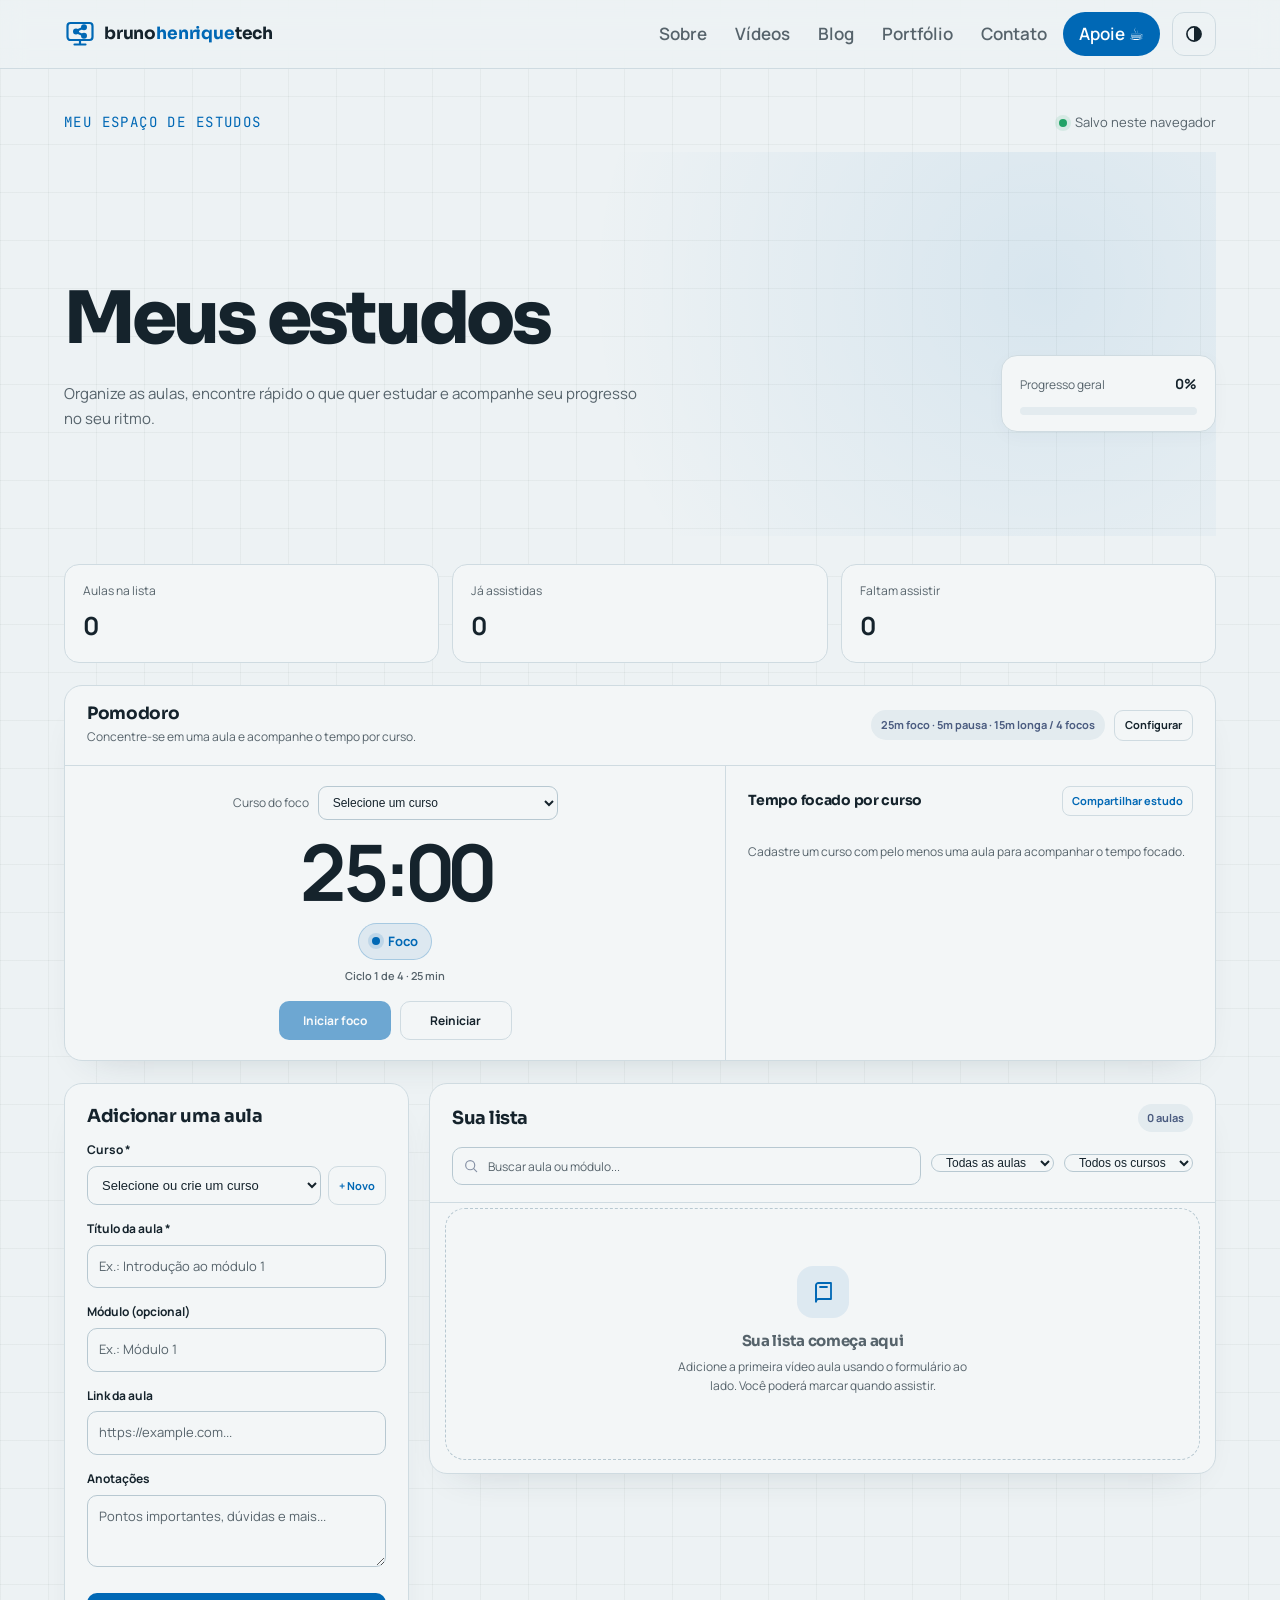
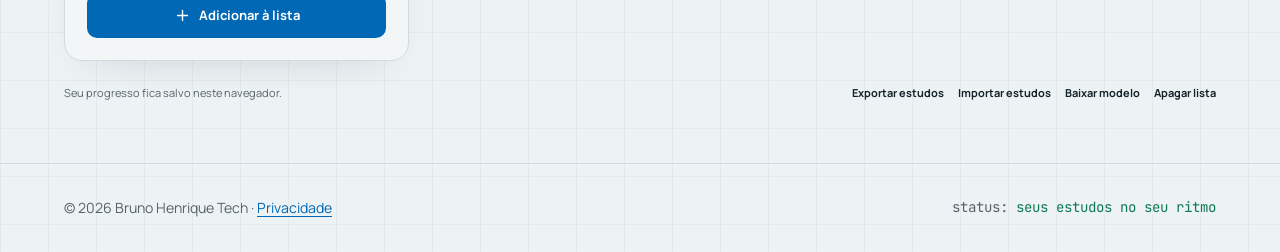
==== estudos/index.html @ eda54ea8 "Merge pull request #5 from BrunoHCS/feature/novo-projeto feat: add sharing functionality for study p" ====
<!doctype html>
<html lang="pt-BR" data-theme="dark">
<head>
  <meta charset="utf-8">
  <meta name="viewport" content="width=device-width, initial-scale=1">
  <meta name="theme-color" content="#0b1119">
  <meta name="description" content="Organize seus cursos e vídeo aulas, acompanhe seu progresso e concentre-se com o Pomodoro.">
  <title>Meu espaço de estudos — Bruno Henrique Tech</title>
  <link rel="icon" href="../assets/img/favicon.svg" type="image/svg+xml">
  <link rel="stylesheet" href="../css/fonts.css">
  <link rel="stylesheet" href="../css/style.css">
  <link rel="stylesheet" href="assets/css/app.css">
  <script src="../js/theme-init.js"></script>
  <script type="module" src="../js/main.js"></script>
</head>
<body>
  <a class="skip-link" href="#page-title">Pular para os estudos</a>
  <header class="site-header">
    <div class="container header-inner">
      <a class="brand" href="../index.html" aria-label="Bruno Henrique Tech — início">
        <svg viewBox="0 0 32 32" fill="none" stroke="currentColor" stroke-width="2.2" stroke-linecap="round" stroke-linejoin="round" aria-hidden="true"><rect x="3.5" y="5" width="25" height="17" rx="3"/><path d="M16 22v4.5M10.5 26.5h11M13.2 12.6l5.4-2.7M13.2 14.4l5.4 2.7"/><circle cx="20" cy="9.2" r="1.9" fill="currentColor"/><circle cx="12" cy="13.5" r="1.9" fill="currentColor"/><circle cx="20" cy="17.8" r="1.9" fill="currentColor"/></svg>
        <span>bruno<span class="brand-accent">henrique</span>tech</span>
      </a>
      <nav id="site-nav" class="site-nav" aria-label="Principal">
        <ul>
          <li><a href="../index.html#sobre">Sobre</a></li>
          <li><a href="../index.html#videos">Vídeos</a></li>
          <li><a href="../blog.html">Blog</a></li>
          <li><a href="../index.html#portfolio">Portfólio</a></li>
          <li><a href="../index.html#contato">Contato</a></li>
          <li><a class="nav-cta" href="../apoie.html">Apoie <span aria-hidden="true">☕</span></a></li>
        </ul>
      </nav>
      <button class="icon-btn theme-toggle" type="button" aria-label="Tema claro" aria-pressed="false">
        <svg viewBox="0 0 24 24" width="20" height="20" aria-hidden="true"><circle cx="12" cy="12" r="8.5" fill="none" stroke="currentColor" stroke-width="2"/><path d="M12 3.5a8.5 8.5 0 0 1 0 17z" fill="currentColor"/></svg>
      </button>
      <button class="icon-btn nav-toggle" type="button" aria-expanded="false" aria-controls="site-nav" aria-label="Abrir menu">
        <svg viewBox="0 0 24 24" width="22" height="22" fill="none" stroke="currentColor" stroke-width="2" stroke-linecap="round" aria-hidden="true"><path d="M4 7h16M4 12h16M4 17h10"/></svg>
      </button>
    </div>
  </header>
  <main class="shell" id="conteudo">
    <div class="study-context"><span class="kicker">meu espaço de estudos</span><span class="local-label">Salvo neste navegador</span></div>

    <section class="hero" aria-labelledby="page-title">
      <div>
        <h1 id="page-title">Meus estudos</h1>
        <p>Organize as aulas, encontre rápido o que quer estudar e acompanhe seu progresso no seu ritmo.</p>
      </div>
      <div class="progress-card" aria-label="Progresso geral">
        <div class="progress-top"><span>Progresso geral</span><strong id="progress-percent">0%</strong></div>
        <div class="progress-track" role="progressbar" aria-label="Aulas assistidas" aria-valuemin="0" aria-valuemax="100" aria-valuenow="0" id="progress-bar"><div class="progress-fill" id="progress-fill"></div></div>
      </div>
    </section>

    <section class="stats" aria-label="Resumo das aulas">
      <div class="stat"><div class="stat-label">Aulas na lista</div><div class="stat-value" id="total-count">0</div></div>
      <div class="stat"><div class="stat-label">Já assistidas</div><div class="stat-value" id="watched-count">0</div></div>
      <div class="stat"><div class="stat-label">Faltam assistir</div><div class="stat-value" id="remaining-count">0</div></div>
    </section>

    <section class="panel focus-panel" aria-labelledby="pomodoro-heading">
      <div class="focus-heading">
        <div><h2 id="pomodoro-heading">Pomodoro</h2><p>Concentre-se em uma aula e acompanhe o tempo por curso.</p></div>
        <div class="focus-header-actions">
          <span class="pomodoro-badge" id="pomodoro-badge">25m foco · 5m pausa · 15m longa / 4 focos</span>
          <button class="settings-toggle" id="settings-toggle" type="button" aria-expanded="false" aria-controls="pomodoro-settings">Configurar</button>
        </div>
      </div>
      <form class="settings-panel" id="pomodoro-settings" hidden>
        <div class="settings-fields">
          <label class="setting-field" for="focus-minutes">Foco (minutos)<input id="focus-minutes" name="focusMinutes" type="number" min="1" max="180" step="1" required></label>
          <label class="setting-field" for="short-break-minutes">Pausa curta (minutos)<input id="short-break-minutes" name="shortBreakMinutes" type="number" min="1" max="60" step="1" required></label>
          <label class="setting-field" for="long-break-minutes">Pausa longa (minutos)<input id="long-break-minutes" name="longBreakMinutes" type="number" min="1" max="120" step="1" required></label>
          <label class="setting-field" for="cycles-before-long">Focos antes da pausa longa<input id="cycles-before-long" name="cyclesBeforeLong" type="number" min="1" max="12" step="1" required></label>
          <label class="setting-toggle" for="auto-advance"><input id="auto-advance" name="autoAdvance" type="checkbox"> Iniciar pausas automaticamente</label>
        </div>
        <div class="settings-footer">
          <div class="settings-actions"><button class="settings-cancel" id="settings-cancel" type="button">Cancelar</button><button class="settings-save" type="submit">Salvar tempos</button></div>
        </div>
      </form>
      <div class="focus-content">
        <div class="timer-area">
          <label class="timer-course" for="timer-course">Curso do foco
            <select id="timer-course"><option value="">Selecione um curso</option></select>
          </label>
          <div class="timer-display" id="timer-display" role="timer" aria-label="Tempo restante">25:00</div>
          <div class="timer-phase" id="timer-phase" data-mode="focus" aria-live="polite">
            <span class="timer-phase-title" id="timer-phase-title">Foco</span>
            <span class="timer-phase-detail" id="timer-phase-detail">Ciclo 1 de 4 · 25 min</span>
          </div>
          <div class="timer-controls">
            <button class="timer-start" id="timer-start" type="button" disabled>Iniciar foco</button>
            <button class="timer-reset" id="timer-reset" type="button">Reiniciar</button>
          </div>
        </div>
        <div class="focus-totals">
          <div class="focus-totals-heading"><h3>Tempo focado por curso</h3><button id="share-course-button" class="share-course-button" type="button">Compartilhar estudo</button></div>
          <p></p>
          <div class="focus-course-list" id="focus-course-list" aria-live="polite"></div>
        </div>
      </div>
    </section>

    <div class="workspace">
      <section class="panel form-panel" aria-labelledby="form-heading">
        <h2 class="panel-heading" id="form-heading">Adicionar uma aula</h2>
        <form id="video-form">
          <label class="field"><span for="course">Curso *</span><div class="course-choice-row"><select id="course" name="courseId" required><option value="">Selecione ou crie um curso</option></select><button class="new-course-button" id="new-course-button" type="button">+ Novo</button></div></label>
          <label class="field"><span for="title">Título da aula *</span><input id="title" name="title" required maxlength="180" placeholder="Ex.: Introdução ao módulo 1"></label>
          <label class="field"><span for="module">Módulo (opcional)</span><input id="module" name="module" maxlength="80" placeholder="Ex.: Módulo 1"></label>
          <label class="field"><span for="url">Link da aula</span><input id="url" name="url" type="url" maxlength="500" placeholder="https://example.com..."></label>
          <label class="field"><span for="notes">Anotações</span><textarea id="notes" name="notes" maxlength="1000" placeholder="Pontos importantes, dúvidas e mais..."></textarea></label>
          <button class="primary-button" type="submit"><svg viewBox="0 0 24 24" fill="none" aria-hidden="true"><path d="M12 5v14M5 12h14" stroke="currentColor" stroke-width="2" stroke-linecap="round"/></svg><span id="submit-label">Adicionar à lista</span></button>
        </form>
      </section>

      <section class="panel list-panel" aria-labelledby="list-heading">
        <div class="list-header">
          <div class="list-title-row"><h2 id="list-heading">Sua lista</h2><span class="count-pill" id="visible-count">0 aulas</span></div>
          <div class="toolbar">
            <label class="search-wrap"><span class="sr-only">Buscar aulas</span><svg viewBox="0 0 24 24" fill="none" aria-hidden="true"><circle cx="10.8" cy="10.8" r="6.8" stroke="currentColor" stroke-width="1.8"/><path d="m16 16 4.5 4.5" stroke="currentColor" stroke-width="1.8" stroke-linecap="round"/></svg><input class="search-input" id="search" type="search" placeholder="Buscar aula ou módulo..."></label>
            <label><span class="sr-only">Filtrar por andamento</span><select class="filter-select" id="filter"><option value="all">Todas as aulas</option><option value="remaining">Faltam assistir</option><option value="watched">Já assistidas</option></select></label>
            <label><span class="sr-only">Filtrar por curso</span><select class="filter-select" id="course-filter"><option value="all">Todos os cursos</option></select></label>
          </div>
        </div>
        <div class="video-list" id="video-list" aria-live="polite"></div>
      </section>
    </div>

    <footer class="data-tools">
      <span class="data-note">Seu progresso fica salvo neste navegador.</span>
      <div class="tool-actions">
        <button class="text-button" id="export-button" type="button">Exportar estudos</button>
        <button class="text-button" id="import-button" type="button">Importar estudos</button>
        <button class="text-button" id="template-button" type="button">Baixar modelo</button>
        <button class="text-button danger" id="clear-button" type="button">Apagar lista</button>
        <input class="sr-only" id="import-file" type="file" accept="application/json,.json">
      </div>
    </footer>
  </main>
  <footer class="site-footer">
    <div class="container footer-inner">
      <p>© <span data-year>2026</span> Bruno Henrique Tech · <a href="../privacidade.html">Privacidade</a></p>
      <p class="mono">status: <span class="ok-text">seus estudos no seu ritmo</span></p>
    </div>
  </footer>
  <div class="toast" id="toast" role="status" aria-live="polite"></div>
  <dialog class="share-dialog" id="share-dialog" aria-labelledby="share-dialog-title">
    <div class="share-dialog-content">
      <div class="share-dialog-header"><h2 id="share-dialog-title">Cartão do curso</h2><button class="icon-button" id="share-dialog-x" type="button" aria-label="Fechar prévia">✕</button></div>
      <p class="share-dialog-caption" id="share-dialog-caption">Compartilhe seu progresso nas redes e inspire alguém a começar também.</p>
      <label class="share-format-row" for="share-format">Formato da imagem<select id="share-format"><option value="square">Quadrado · 1:1</option><option value="story">Story · 9:16</option></select></label>
      <img class="share-preview" id="share-preview" alt="Prévia do cartão de progresso do curso">
      <div class="share-dialog-actions"><button class="share-close" id="share-dialog-close" type="button">Fechar</button><button class="share-download" id="share-download" type="button">Baixar PNG</button><button class="share-native" id="share-native" type="button" hidden>Compartilhar imagem</button></div>
    </div>
  </dialog>

  <script src="js/state.js" defer></script>
  <script src="js/courses.js" defer></script>
  <script src="js/persistence.js" defer></script>
  <script src="js/utilities.js" defer></script>
  <script src="js/sharing.js" defer></script>
  <script src="js/pomodoro.js" defer></script>
  <script src="js/ui.js" defer></script>
  <script src="js/backup.js" defer></script>
  <script src="js/theme-sync.js" defer></script>
  <script src="js/app.js" defer></script>
</body>
</html>
---- css/fonts.css ----
/* Fontes hospedadas localmente (SIL Open Font License) — subset latin, inclui acentos do português */

@font-face {
  font-family: 'JetBrains Mono';
  font-style: normal;
  font-weight: 400 600;
  font-display: swap;
  src: url(../assets/fonts/jetbrains-mono-latin.woff2) format('woff2');
  unicode-range: U+0000-00FF, U+0131, U+0152-0153, U+02BB-02BC, U+02C6, U+02DA, U+02DC, U+0304, U+0308, U+0329, U+2000-206F, U+20AC, U+2122, U+2191, U+2193, U+2212, U+2215, U+FEFF, U+FFFD;
}

@font-face {
  font-family: 'Manrope';
  font-style: normal;
  font-weight: 400 700;
  font-display: swap;
  src: url(../assets/fonts/manrope-latin.woff2) format('woff2');
  unicode-range: U+0000-00FF, U+0131, U+0152-0153, U+02BB-02BC, U+02C6, U+02DA, U+02DC, U+0304, U+0308, U+0329, U+2000-206F, U+20AC, U+2122, U+2191, U+2193, U+2212, U+2215, U+FEFF, U+FFFD;
}

@font-face {
  font-family: 'Sora';
  font-style: normal;
  font-weight: 600 800;
  font-display: swap;
  src: url(../assets/fonts/sora-latin.woff2) format('woff2');
  unicode-range: U+0000-00FF, U+0131, U+0152-0153, U+02BB-02BC, U+02C6, U+02DA, U+02DC, U+0304, U+0308, U+0329, U+2000-206F, U+20AC, U+2122, U+2191, U+2193, U+2212, U+2215, U+FEFF, U+FFFD;
}
---- css/style.css ----
/* =========================================================
   Tokens
   ========================================================= */
:root {
  --font-display: 'Sora', system-ui, sans-serif;
  --font-body: 'Manrope', system-ui, sans-serif;
  --font-mono: 'JetBrains Mono', ui-monospace, 'SFMono-Regular', monospace;

  --step--1: clamp(0.82rem, 0.8rem + 0.1vw, 0.88rem);
  --step-0: clamp(1rem, 0.96rem + 0.2vw, 1.0625rem);
  --step-1: clamp(1.18rem, 1.08rem + 0.45vw, 1.4rem);
  --step-2: clamp(1.45rem, 1.25rem + 0.9vw, 2rem);
  --step-3: clamp(2rem, 1.6rem + 1.8vw, 3rem);
  --step-4: clamp(2.5rem, 1.8rem + 3.4vw, 4.6rem);

  --space-1: 0.25rem;
  --space-2: 0.5rem;
  --space-3: 0.75rem;
  --space-4: 1rem;
  --space-5: 1.5rem;
  --space-6: 2rem;
  --space-7: 3rem;
  --space-8: 4.5rem;
  --space-9: 6.5rem;

  --radius-sm: 6px;
  --radius-md: 12px;
  --radius-lg: 20px;
  --radius-pill: 999px;

  --container: 72rem;
  --header-h: 4.25rem;
  --touch: 44px;
  --ease-out: cubic-bezier(0.2, 0.8, 0.2, 1);
  --duration: 220ms;

  /* Terminal fica sempre escuro, nos dois temas */
  --terminal-bg: #0a0f16;
  --terminal-line: #1d2a3c;
  --terminal-text: #d6e2f0;
  --terminal-muted: #8597ae;
  --terminal-accent: #1ea7ff;
  --terminal-ok: #3ddc97;
}

:root,
[data-theme='dark'] {
  color-scheme: dark;
  --color-bg: #0b1119;
  --color-bg-elev: #101925;
  --color-surface: #142030;
  --color-line: #213149;
  --color-line-strong: #2d4363;
  --color-text: #e8eef6;
  --color-muted: #93a4ba;
  --color-accent: #1ea7ff;
  --color-accent-strong: #63c2ff;
  --color-accent-soft: rgba(30, 167, 255, 0.12);
  --color-on-accent: #031220;
  --color-ok: #3ddc97;
  --color-grid: rgba(147, 164, 186, 0.06);
  --shadow-card: 0 20px 40px -24px rgba(0, 0, 0, 0.6);
  --shadow-glow: 0 30px 80px -30px rgba(30, 167, 255, 0.4);
}

[data-theme='light'] {
  color-scheme: light;
  --color-bg: #edf2f4;
  --color-bg-elev: #f3f6f7;
  --color-surface: #e3ebef;
  --color-line: #cfdbe1;
  --color-line-strong: #b7c8d1;
  --color-text: #15232c;
  --color-muted: #56636b;
  --color-accent: #0068b5;
  --color-accent-strong: #004f8a;
  --color-accent-soft: rgba(0, 104, 181, 0.09);
  --color-on-accent: #ffffff;
  --color-ok: #0f7a52;
  --color-grid: rgba(21, 35, 44, 0.045);
  --shadow-card: 0 18px 40px -28px rgba(32, 54, 66, 0.24);
  --shadow-glow: 0 30px 70px -35px rgba(0, 104, 181, 0.35);
}

/* =========================================================
   Base
   ========================================================= */
*,
*::before,
*::after {
  box-sizing: border-box;
}

* {
  margin: 0;
}

html {
  scroll-behavior: smooth;
  scroll-padding-top: calc(var(--header-h) + var(--space-4));
  -webkit-text-size-adjust: 100%;
}

body {
  display: flex;
  flex-direction: column;
  min-height: 100vh;
  overflow-x: clip;
  font-family: var(--font-body);
  font-size: var(--step-0);
  line-height: 1.65;
  color: var(--color-text);
  background-color: var(--color-bg);
  background-image:
    linear-gradient(var(--color-grid) 1px, transparent 1px),
    linear-gradient(90deg, var(--color-grid) 1px, transparent 1px);
  background-size: 48px 48px;
  -webkit-font-smoothing: antialiased;
}

main {
  flex: 1;
}

img,
svg {
  display: block;
  max-width: 100%;
}

img {
  height: auto;
}

a {
  color: var(--color-accent);
  text-underline-offset: 0.2em;
}

a:hover {
  color: var(--color-accent-strong);
}

:focus-visible {
  outline: 2px solid var(--color-accent);
  outline-offset: 3px;
  border-radius: 4px;
}

h1,
h2,
h3 {
  font-family: var(--font-display);
  line-height: 1.12;
  letter-spacing: -0.02em;
  text-wrap: balance;
}

p {
  text-wrap: pretty;
}

ul[class],
ol[class] {
  list-style: none;
  padding: 0;
}

.mono {
  font-family: var(--font-mono);
}

.sr-only {
  position: absolute;
  width: 1px;
  height: 1px;
  padding: 0;
  margin: -1px;
  overflow: hidden;
  clip: rect(0, 0, 0, 0);
  white-space: nowrap;
  border: 0;
}

.skip-link {
  position: absolute;
  top: var(--space-2);
  left: var(--space-2);
  z-index: 100;
  padding: var(--space-3) var(--space-4);
  background: var(--color-accent);
  color: var(--color-on-accent);
  font-weight: 700;
  border-radius: var(--radius-sm);
  transform: translateY(-200%);
}

.skip-link:focus-visible {
  transform: none;
  color: var(--color-on-accent);
}

.container {
  width: min(100% - 2 * var(--space-5), var(--container));
  margin-inline: auto;
}

/* =========================================================
   Header & navegação
   ========================================================= */
.site-header {
  position: sticky;
  top: 0;
  z-index: 50;
  background: color-mix(in srgb, var(--color-bg) 85%, transparent);
  backdrop-filter: blur(12px);
  border-bottom: 1px solid var(--color-line);
}

.header-inner {
  display: flex;
  align-items: center;
  gap: var(--space-3);
  min-height: var(--header-h);
}

.brand {
  display: inline-flex;
  align-items: center;
  gap: var(--space-2);
  min-height: var(--touch);
  margin-right: auto;
  color: var(--color-text);
  font-family: var(--font-display);
  font-weight: 700;
  letter-spacing: -0.01em;
  text-decoration: none;
}

.brand:hover {
  color: var(--color-text);
}

.brand svg {
  width: 32px;
  height: 32px;
  color: var(--color-accent);
}

.brand-accent {
  color: var(--color-accent);
}

.site-nav {
  display: none;
  position: absolute;
  top: 100%;
  inset-inline: 0;
  background: var(--color-bg-elev);
  border-bottom: 1px solid var(--color-line);
}

.site-nav.is-open {
  display: block;
}

.site-nav ul {
  display: flex;
  flex-direction: column;
  gap: var(--space-1);
  padding: var(--space-4) var(--space-5);
  list-style: none;
}

.site-nav a {
  display: flex;
  align-items: center;
  min-height: var(--touch);
  padding-inline: var(--space-3);
  color: var(--color-muted);
  font-weight: 600;
  text-decoration: none;
  border-radius: var(--radius-sm);
  transition: color var(--duration), background-color var(--duration);
}

.site-nav a:hover,
.site-nav a:focus-visible,
.site-nav a[aria-current='page'] {
  color: var(--color-text);
  background: var(--color-accent-soft);
}

.site-nav a.nav-cta {
  justify-content: center;
  gap: var(--space-1);
  padding-inline: var(--space-4);
  color: var(--color-on-accent);
  background: var(--color-accent);
  border-radius: var(--radius-pill);
}

.site-nav a.nav-cta:hover,
.site-nav a.nav-cta:focus-visible,
.site-nav a.nav-cta[aria-current='page'] {
  color: var(--color-on-accent);
  background: var(--color-accent-strong);
}

.icon-btn {
  display: inline-grid;
  place-items: center;
  inline-size: var(--touch);
  block-size: var(--touch);
  padding: 0;
  border: 1px solid var(--color-line);
  border-radius: var(--radius-md);
  background: transparent;
  color: var(--color-text);
  cursor: pointer;
  transition: color var(--duration), border-color var(--duration);
}

.icon-btn:hover,
.icon-btn:focus-visible {
  color: var(--color-accent);
  border-color: var(--color-accent);
}

@media (min-width: 64rem) {
  .nav-toggle {
    display: none;
  }

  .site-nav {
    display: block;
    position: static;
    background: none;
    border: 0;
  }

  .site-nav ul {
    flex-direction: row;
    padding: 0;
  }
}

/* =========================================================
   Botões e links
   ========================================================= */
.btn {
  display: inline-flex;
  align-items: center;
  justify-content: center;
  gap: var(--space-2);
  min-height: var(--touch);
  padding: var(--space-3) var(--space-5);
  border: 1px solid transparent;
  border-radius: var(--radius-pill);
  font: 700 var(--step-0) / 1.2 var(--font-body);
  text-decoration: none;
  cursor: pointer;
  transition:
    transform var(--duration) var(--ease-out),
    background-color var(--duration),
    border-color var(--duration),
    color var(--duration);
}

.btn svg {
  width: 1.25em;
  height: 1.25em;
}

.btn-primary {
  background: var(--color-accent);
  color: var(--color-on-accent);
}

.btn-primary:hover,
.btn-primary:focus-visible {
  background: var(--color-accent-strong);
  color: var(--color-on-accent);
  transform: translateY(-2px);
}

.btn-ghost {
  background: transparent;
  color: var(--color-text);
  border-color: var(--color-line-strong);
}

.btn-ghost:hover,
.btn-ghost:focus-visible {
  color: var(--color-accent);
  border-color: var(--color-accent);
  transform: translateY(-2px);
}

.link-arrow {
  display: inline-flex;
  align-items: center;
  min-height: var(--touch);
  font-weight: 700;
  text-decoration: none;
}

.link-arrow:hover,
.link-arrow:focus-visible {
  text-decoration: underline;
}

/* =========================================================
   Hero
   ========================================================= */
.hero {
  display: grid;
  gap: var(--space-7);
  align-items: center;
  padding-block: var(--space-8);
  background: radial-gradient(circle at 85% 35%, var(--color-accent-soft), transparent 45%);
}

.eyebrow {
  display: inline-flex;
  align-items: center;
  gap: var(--space-2);
  padding: var(--space-1) var(--space-3);
  font-family: var(--font-mono);
  font-size: var(--step--1);
  letter-spacing: 0.06em;
  text-transform: uppercase;
  color: var(--color-muted);
  background: var(--color-bg-elev);
  border: 1px solid var(--color-line);
  border-radius: var(--radius-pill);
}

.status-dot {
  width: 0.55rem;
  height: 0.55rem;
  flex-shrink: 0;
  border-radius: 50%;
  background: var(--color-ok);
  animation: pulse 2.4s infinite;
}

.hero h1 {
  margin-block: var(--space-5);
  font-size: var(--step-4);
  font-weight: 800;
}

.hero h1 em {
  position: relative;
  font-style: normal;
  color: var(--color-accent);
  white-space: nowrap;
}

.hero h1 em::after {
  content: '';
  position: absolute;
  inset-inline: 0;
  bottom: 0.02em;
  height: 0.12em;
  background: currentColor;
  border-radius: 2px;
  opacity: 0.3;
}

.lead {
  max-width: 44ch;
  font-size: clamp(1.06rem, 1rem + 0.35vw, 1.25rem);
  color: var(--color-muted);
}

.hero-actions {
  display: flex;
  flex-wrap: wrap;
  gap: var(--space-3);
  margin-top: var(--space-6);
}

.hero-copy > * {
  animation: rise 0.7s var(--ease-out) both;
}

.hero-copy > :nth-child(2) { animation-delay: 0.08s; }
.hero-copy > :nth-child(3) { animation-delay: 0.16s; }
.hero-copy > :nth-child(4) { animation-delay: 0.24s; }

@media (min-width: 60rem) {
  .hero {
    grid-template-columns: 1.15fr 1fr;
    padding-block: var(--space-9);
  }
}

/* Terminal / painel de status */
.terminal {
  overflow: hidden;
  font-family: var(--font-mono);
  font-size: var(--step--1);
  color: var(--terminal-text);
  background: var(--terminal-bg);
  border: 1px solid var(--terminal-line);
  border-radius: var(--radius-lg);
  box-shadow: var(--shadow-glow), var(--shadow-card);
  animation: rise 0.8s 0.25s var(--ease-out) both;
}

.terminal-bar {
  display: flex;
  align-items: center;
  gap: 6px;
  padding: var(--space-3) var(--space-4);
  border-bottom: 1px solid var(--terminal-line);
}

.terminal-bar span {
  width: 10px;
  height: 10px;
  border-radius: 50%;
  background: var(--terminal-line);
}

.terminal-title {
  margin-left: auto;
  color: var(--terminal-muted);
}

.terminal-body {
  display: grid;
  gap: var(--space-4);
  padding: var(--space-5);
}

.prompt {
  color: var(--terminal-accent);
}

.caret {
  display: inline-block;
  width: 0.55em;
  height: 1.1em;
  margin-left: 2px;
  vertical-align: text-bottom;
  background: var(--terminal-accent);
  animation: blink 1s steps(1) infinite;
}

.status-list {
  display: grid;
  gap: var(--space-2);
}

.status-row {
  display: grid;
  grid-template-columns: auto 1fr auto;
  align-items: center;
  gap: var(--space-1) var(--space-3);
  padding: var(--space-2) var(--space-3);
  border: 1px solid var(--terminal-line);
  border-radius: var(--radius-sm);
  animation: rise 0.5s var(--ease-out) both;
}

.status-row:nth-child(1) { animation-delay: 1.3s; }
.status-row:nth-child(2) { animation-delay: 1.45s; }
.status-row:nth-child(3) { animation-delay: 1.6s; }

.status-row .dot {
  width: 0.5rem;
  height: 0.5rem;
  border-radius: 50%;
  background: var(--terminal-ok);
}

.status-name {
  font-weight: 600;
}

.status-state {
  color: var(--terminal-ok);
}

.status-note {
  grid-column: 2 / -1;
  color: var(--terminal-muted);
}

.terminal-foot {
  padding-top: var(--space-3);
  color: var(--terminal-muted);
  border-top: 1px dashed var(--terminal-line);
}

/* Faixa de assuntos */
.topics {
  background: var(--color-bg-elev);
  border-block: 1px solid var(--color-line);
}

.topic-list {
  display: flex;
  flex-wrap: wrap;
  justify-content: space-between;
  gap: var(--space-3) var(--space-6);
  padding-block: var(--space-4);
  font-family: var(--font-mono);
  font-size: var(--step--1);
  color: var(--color-muted);
}

/* =========================================================
   Seções
   ========================================================= */
.section {
  padding-block: var(--space-8);
}

.section-head {
  display: grid;
  gap: var(--space-3);
  max-width: 46rem;
  margin-bottom: var(--space-6);
}

.section-head-row {
  display: flex;
  flex-wrap: wrap;
  align-items: end;
  justify-content: space-between;
  gap: var(--space-4);
  max-width: none;
}

.kicker {
  font-family: var(--font-mono);
  font-size: var(--step--1);
  letter-spacing: 0.1em;
  text-transform: uppercase;
  color: var(--color-accent);
}

.section h2 {
  font-size: var(--step-3);
  font-weight: 800;
}

.section-intro {
  color: var(--color-muted);
}

/* Temas */
.pillars {
  display: grid;
  gap: var(--space-4);
  grid-template-columns: repeat(auto-fit, minmax(15rem, 1fr));
}

.pillar {
  padding: var(--space-6) var(--space-5);
  background: var(--color-bg-elev);
  border: 1px solid var(--color-line);
  border-radius: var(--radius-lg);
  transition: border-color var(--duration), transform var(--duration) var(--ease-out);
}

.pillar:hover {
  border-color: var(--color-line-strong);
  transform: translateY(-4px);
}

.pillar-index {
  font-family: var(--font-mono);
  font-size: var(--step--1);
  color: var(--color-accent);
}

.pillar h3 {
  margin-block: var(--space-4) var(--space-2);
  font-size: var(--step-1);
}

.pillar p {
  color: var(--color-muted);
}

/* =========================================================
   Vídeos
   ========================================================= */
.featured-videos {
  display: grid;
  gap: var(--space-5);
}

@media (min-width: 48rem) {
  .featured-videos {
    grid-template-columns: repeat(2, 1fr);
  }
}

.video-link {
  display: grid;
  align-content: start;
  gap: var(--space-3);
  height: 100%;
  color: inherit;
  text-decoration: none;
}

.video-link:hover {
  color: inherit;
}

.video-long .video-link {
  gap: var(--space-4);
  padding: var(--space-3) var(--space-3) var(--space-5);
  background: var(--color-bg-elev);
  border: 1px solid var(--color-line);
  border-radius: var(--radius-lg);
  transition: border-color var(--duration);
}

.video-long .video-link:hover,
.video-long .video-link:focus-visible {
  border-color: var(--color-accent);
}

.video-thumb {
  position: relative;
  overflow: hidden;
  aspect-ratio: 16 / 9;
  background: var(--color-surface);
  border-radius: var(--radius-md);
}

.video-thumb img {
  width: 100%;
  height: 100%;
  object-fit: cover;
  transition: transform 0.5s var(--ease-out);
}

.video-link:hover img,
.video-link:focus-visible img {
  transform: scale(1.04);
}

.play {
  position: absolute;
  inset: 0;
  display: grid;
  place-items: center;
  width: 3.5rem;
  height: 3.5rem;
  margin: auto;
  border-radius: 50%;
  background: var(--color-accent);
  box-shadow: 0 10px 30px -8px rgba(0, 0, 0, 0.6);
}

.play::before {
  content: '';
  margin-left: 0.2rem;
  border-style: solid;
  border-width: 0.6rem 0 0.6rem 1rem;
  border-color: transparent transparent transparent var(--color-on-accent);
}

.video-meta {
  display: grid;
  gap: var(--space-2);
  padding-inline: var(--space-3);
}

.video-topic {
  font-family: var(--font-mono);
  font-size: var(--step--1);
  color: var(--color-accent);
}

.video-long .video-title {
  font-size: var(--step-1);
}

.video-desc {
  color: var(--color-muted);
}

.chip-group {
  display: flex;
  flex-wrap: wrap;
  gap: var(--space-2);
}

.chip {
  min-height: var(--touch);
  padding-inline: var(--space-4);
  font: 600 var(--step--1) / 1 var(--font-body);
  color: var(--color-muted);
  background: transparent;
  border: 1px solid var(--color-line-strong);
  border-radius: var(--radius-pill);
  cursor: pointer;
  transition: color var(--duration), background-color var(--duration), border-color var(--duration);
}

.chip:hover,
.chip:focus-visible {
  color: var(--color-text);
  border-color: var(--color-accent);
}

.chip[aria-pressed='true'] {
  color: var(--color-on-accent);
  background: var(--color-accent);
  border-color: var(--color-accent);
}

.empty-state {
  padding: var(--space-6);
  text-align: center;
  color: var(--color-muted);
  border: 1px dashed var(--color-line-strong);
  border-radius: var(--radius-lg);
}

/* =========================================================
   Cards de post e projeto
   ========================================================= */
.post-grid {
  display: grid;
  gap: var(--space-4);
  grid-template-columns: repeat(auto-fill, minmax(min(100%, 18rem), 1fr));
}

.post-card,
.project-card {
  position: relative;
  display: flex;
  flex-direction: column;
  gap: var(--space-3);
  padding: var(--space-5);
  background: var(--color-bg-elev);
  border: 1px solid var(--color-line);
  border-radius: var(--radius-lg);
  transition: border-color var(--duration), transform var(--duration) var(--ease-out);
}

.post-card:hover,
.post-card:focus-within,
.project-card:hover,
.project-card:focus-within {
  border-color: var(--color-accent);
  transform: translateY(-3px);
}

.post-meta {
  font-family: var(--font-mono);
  font-size: var(--step--1);
  color: var(--color-muted);
}

.post-card :is(h2, h3),
.project-card h3 {
  font-size: var(--step-1);
  line-height: 1.25;
}

.card-link {
  color: var(--color-text);
  text-decoration: none;
}

.card-link:hover {
  color: var(--color-text);
}

.card-link::after {
  content: '';
  position: absolute;
  inset: 0;
  border-radius: var(--radius-lg);
}

.card-link:focus-visible {
  outline: none;
}

.card-link:focus-visible::after {
  outline: 2px solid var(--color-accent);
  outline-offset: 3px;
}

.post-excerpt,
.project-desc {
  flex: 1;
  color: var(--color-muted);
}

.tag-list {
  display: flex;
  flex-wrap: wrap;
  gap: var(--space-2);
}

.tag {
  padding: 0.2rem 0.6rem;
  font-family: var(--font-mono);
  font-size: 0.78rem;
  color: var(--color-accent);
  background: var(--color-accent-soft);
  border-radius: var(--radius-pill);
}

.share-post {
  align-self: flex-start;
  padding: 0.55rem 0.85rem;
  color: var(--color-text);
  font: inherit;
  font-size: var(--step--1);
  background: var(--color-surface);
  border: 1px solid var(--color-line);
  border-radius: var(--radius-pill);
  cursor: pointer;
  transition: border-color var(--duration), color var(--duration), background var(--duration);
}

.share-post:hover,
.share-post:focus-visible {
  color: var(--color-accent);
  border-color: var(--color-accent);
}

.share-post:disabled {
  cursor: wait;
  opacity: 0.75;
}

.share-post-wrap {
  display: flex;
  align-items: center;
  flex-wrap: wrap;
  gap: var(--space-3);
}

.share-post-status {
  color: var(--color-muted);
  font-size: var(--step--1);
}

.project-grid {
  display: grid;
  gap: var(--space-4);
  grid-template-columns: repeat(auto-fit, minmax(min(100%, 16rem), 1fr));
}

.project-card {
  padding-block: var(--space-6);
  background: linear-gradient(160deg, var(--color-bg-elev), var(--color-surface));
}

.project-kind {
  font-family: var(--font-mono);
  font-size: var(--step--1);
  letter-spacing: 0.08em;
  text-transform: uppercase;
  color: var(--color-ok);
}

.project-cta {
  font-weight: 700;
  color: var(--color-accent);
}

.toolbox {
  display: grid;
  gap: var(--space-4);
  margin-top: var(--space-7);
}

.toolbox h3 {
  font-size: var(--step-1);
}

.tool-list {
  display: flex;
  flex-wrap: wrap;
  gap: var(--space-2);
}

.tool {
  padding: 0.4rem 0.9rem;
  font-family: var(--font-mono);
  font-size: var(--step--1);
  background: var(--color-bg-elev);
  border: 1px solid var(--color-line-strong);
  border-radius: var(--radius-pill);
}

/* =========================================================
   Sobre e contato
   ========================================================= */
.about {
  display: grid;
  gap: var(--space-7);
  align-items: center;
}

.about-figure img {
  width: min(100%, 22rem);
  border: 1px solid var(--color-line);
  border-radius: var(--radius-lg);
  box-shadow: var(--shadow-glow);
}

.about-text > p {
  color: var(--color-muted);
}

.about-text > p + p {
  margin-top: var(--space-4);
}

.about-text h2 {
  margin-bottom: var(--space-5);
}

.facts {
  display: grid;
  gap: var(--space-3);
  grid-template-columns: repeat(auto-fit, minmax(12rem, 1fr));
  margin-top: var(--space-6);
}

.fact {
  padding: var(--space-4);
  background: var(--color-bg-elev);
  border-left: 3px solid var(--color-accent);
  border-radius: 0 var(--radius-md) var(--radius-md) 0;
}

.fact dt {
  font-family: var(--font-mono);
  font-size: var(--step--1);
  text-transform: uppercase;
  color: var(--color-muted);
}

.fact dd {
  font-weight: 700;
}

@media (min-width: 56rem) {
  .about {
    grid-template-columns: 22rem 1fr;
  }
}

.contact {
  background: var(--color-bg-elev);
  border-top: 1px solid var(--color-line);
}

.contact-grid {
  display: grid;
  gap: var(--space-7);
}

@media (min-width: 56rem) {
  .contact-grid {
    grid-template-columns: 1fr 1fr;
    align-items: start;
  }
}

.contact-email {
  display: flex;
  flex-wrap: wrap;
  align-items: center;
  gap: var(--space-4);
  margin-top: var(--space-5);
}

.email-link {
  font-family: var(--font-display);
  font-size: var(--step-1);
  font-weight: 700;
  color: var(--color-text);
  text-decoration-color: var(--color-accent);
  text-decoration-thickness: 2px;
  overflow-wrap: anywhere;
}

.email-link:hover,
.email-link:focus-visible {
  color: var(--color-accent);
}

.copy-status {
  font-size: var(--step--1);
  font-weight: 600;
  color: var(--color-ok);
}

.social-panel {
  display: grid;
  gap: var(--space-5);
}

.social-panel h3 {
  font-size: var(--step-1);
}

/* Ícones das redes (contato e rodapé dos posts) */
.social-links {
  display: flex;
  flex-wrap: wrap;
  gap: var(--space-3);
}

.social-link {
  --brand: var(--color-accent);
  --brand-ink: var(--color-on-accent);
  --size: 3.25rem;
  position: relative;
  display: grid;
  place-items: center;
  inline-size: var(--size);
  block-size: var(--size);
  color: var(--color-text);
  background: var(--color-bg-elev);
  border: 1px solid var(--color-line-strong);
  border-radius: var(--radius-md);
  transition:
    color var(--duration),
    background-color var(--duration),
    border-color var(--duration),
    transform var(--duration) var(--ease-out);
}

.social-link svg {
  width: 45%;
  height: 45%;
}

.social-link:hover,
.social-link:focus-visible {
  color: var(--brand-ink);
  background: var(--brand);
  border-color: var(--brand);
  transform: translateY(-3px);
}

.social-link::after {
  content: attr(data-label);
  position: absolute;
  bottom: calc(100% + 8px);
  left: 50%;
  padding: 0.25rem 0.6rem;
  font: 600 0.75rem / 1.2 var(--font-mono);
  white-space: nowrap;
  color: var(--color-bg);
  background: var(--color-text);
  border-radius: var(--radius-sm);
  opacity: 0;
  transform: translate(-50%, 4px);
  pointer-events: none;
  transition: opacity var(--duration), transform var(--duration) var(--ease-out);
}

.social-link:hover::after,
.social-link:focus-visible::after {
  opacity: 1;
  transform: translate(-50%, 0);
}

.social-links--lg {
  display: grid;
  grid-template-columns: repeat(3, max-content);
  gap: var(--space-6) var(--space-4);
}

.social-links--lg .social-link {
  --size: 4.5rem;
  border-radius: var(--radius-lg);
}

.social-link--youtube { --brand: #ff0033; --brand-ink: #ffffff; }
.social-link--instagram { --brand: #e1306c; --brand-ink: #ffffff; }
.social-link--linkedin { --brand: #0a66c2; --brand-ink: #ffffff; }

.social-link--threads,
.social-link--github {
  --brand: var(--color-text);
  --brand-ink: var(--color-bg);
}

/* =========================================================
   Footer
   ========================================================= */
.site-footer {
  padding-block: var(--space-6);
  font-size: var(--step--1);
  color: var(--color-muted);
  border-top: 1px solid var(--color-line);
}

.footer-inner {
  display: flex;
  flex-wrap: wrap;
  justify-content: space-between;
  gap: var(--space-3);
}

.ok-text {
  color: var(--color-ok);
}

/* =========================================================
   Página do blog
   ========================================================= */
.page-hero {
  padding-block: var(--space-8) var(--space-6);
}

.page-hero h1 {
  margin-block: var(--space-3);
  font-size: var(--step-4);
  font-weight: 800;
}

.blog-tools {
  display: grid;
  gap: var(--space-4);
  margin-bottom: var(--space-6);
}

.search-field {
  display: grid;
  gap: var(--space-2);
  max-width: 30rem;
}

.search-field label {
  font-size: var(--step--1);
  font-weight: 600;
}

.search-field input {
  min-height: var(--touch);
  padding: var(--space-3) var(--space-4);
  font: inherit;
  color: var(--color-text);
  background: var(--color-bg-elev);
  border: 1px solid var(--color-line-strong);
  border-radius: var(--radius-md);
}

.search-field input:hover {
  border-color: var(--color-accent);
}

.results-count {
  font-family: var(--font-mono);
  font-size: var(--step--1);
  color: var(--color-muted);
}

.blog-list {
  padding-bottom: var(--space-8);
}

/* =========================================================
   Página de apoio
   ========================================================= */
.support-grid {
  display: grid;
  gap: var(--space-5);
  padding-bottom: var(--space-8);
}

@media (min-width: 56rem) {
  .support-grid {
    grid-template-columns: minmax(0, 1fr) minmax(0, 1.2fr);
    align-items: start;
  }
}

.support-card {
  display: grid;
  gap: var(--space-4);
  padding: var(--space-6) var(--space-5);
  background: var(--color-bg-elev);
  border: 1px solid var(--color-line);
  border-radius: var(--radius-lg);
}

.support-card h2 {
  font-size: var(--step-2);
}

.support-card h2 + p {
  margin-top: calc(-1 * var(--space-2));
}

.support-card--pix {
  justify-items: center;
  text-align: center;
  border-color: var(--color-accent);
  box-shadow: var(--shadow-glow);
}

.pix-qr {
  width: min(100%, 15rem);
  aspect-ratio: 1;
  background: #ffffff;
  border-radius: var(--radius-md);
}

.pix-qr--placeholder {
  display: grid;
  place-items: center;
  font-family: var(--font-mono);
  font-size: var(--step--1);
  color: var(--color-muted);
  background: var(--color-surface);
  border: 2px dashed var(--color-line-strong);
}

.pix-key {
  display: grid;
  justify-items: center;
  gap: var(--space-3);
  width: 100%;
}

.pix-key-label {
  font-family: var(--font-mono);
  font-size: var(--step--1);
  letter-spacing: 0.08em;
  text-transform: uppercase;
  color: var(--color-muted);
}

.pix-key code {
  max-width: 100%;
  padding: var(--space-2) var(--space-4);
  font-family: var(--font-mono);
  overflow-wrap: anywhere;
  background: var(--color-surface);
  border: 1px solid var(--color-line);
  border-radius: var(--radius-sm);
}

.support-list {
  display: grid;
  gap: var(--space-3);
  margin-bottom: var(--space-4);
  color: var(--color-muted);
}

.pix-check {
  display: grid;
  gap: var(--space-2);
  width: 100%;
  padding: var(--space-4);
  font-size: var(--step--1);
  text-align: left;
  color: var(--color-muted);
  background: var(--color-accent-soft);
  border-left: 3px solid var(--color-accent);
  border-radius: 0 var(--radius-md) var(--radius-md) 0;
}

.pix-check-title {
  display: flex;
  align-items: center;
  gap: var(--space-2);
  font-weight: 700;
  color: var(--color-text);
}

.pix-check-title svg {
  flex-shrink: 0;
  color: var(--color-accent);
}

.pix-check strong {
  color: var(--color-text);
}

.support-list strong {
  color: var(--color-text);
}

/* =========================================================
   Post
   ========================================================= */
.post {
  padding-block: var(--space-7) var(--space-8);
}

.post-header,
.prose,
.post-footer {
  max-width: 44rem;
  margin-inline: auto;
}

.post-header {
  display: grid;
  gap: var(--space-4);
  margin-bottom: var(--space-7);
}

.post-header h1 {
  font-size: var(--step-3);
  font-weight: 800;
}

.post-header .lead {
  max-width: none;
}

.prose {
  font-size: 1.0625rem;
  line-height: 1.8;
}

.prose > * + * {
  margin-top: var(--space-5);
}

.prose h2 {
  margin-top: var(--space-7);
  font-size: var(--step-2);
}

.prose h3 {
  margin-top: var(--space-6);
  font-size: var(--step-1);
}

.prose ul,
.prose ol {
  padding-left: 1.25rem;
}

.prose li + li {
  margin-top: var(--space-2);
}

.prose li::marker {
  color: var(--color-accent);
}

.prose blockquote {
  padding: var(--space-4) var(--space-5);
  font-weight: 600;
  background: var(--color-bg-elev);
  border-left: 3px solid var(--color-accent);
  border-radius: 0 var(--radius-md) var(--radius-md) 0;
}

.prose code {
  padding: 0.1em 0.4em;
  font-family: var(--font-mono);
  font-size: 0.88em;
  background: var(--color-surface);
  border-radius: var(--radius-sm);
}

.embed {
  position: relative;
  overflow: hidden;
  aspect-ratio: 16 / 9;
  background: #000;
  border: 1px solid var(--color-line);
  border-radius: var(--radius-lg);
}

.embed--short {
  aspect-ratio: 9 / 16;
  max-width: 20rem;
  margin-inline: auto;
}

.embed iframe,
.lite-embed {
  position: absolute;
  inset: 0;
  width: 100%;
  height: 100%;
  border: 0;
}

.lite-embed {
  padding: 0;
  background: #000;
  cursor: pointer;
}

.lite-embed img {
  width: 100%;
  height: 100%;
  object-fit: cover;
  opacity: 0.85;
  transition: opacity var(--duration);
}

.lite-embed:hover img,
.lite-embed:focus-visible img {
  opacity: 1;
}

.embed-caption {
  margin-top: var(--space-3);
  text-align: center;
  font-size: var(--step--1);
  color: var(--color-muted);
}

.post-footer {
  display: grid;
  gap: var(--space-4);
  margin-top: var(--space-8);
  padding: var(--space-6);
  background: var(--color-bg-elev);
  border: 1px solid var(--color-line);
  border-radius: var(--radius-lg);
}

.post-footer h2 {
  font-size: var(--step-2);
}

.post-footer .social-links {
  margin-top: var(--space-2);
}

/* 404 */
.not-found {
  display: grid;
  place-items: center;
  gap: var(--space-5);
  padding-block: var(--space-9);
  text-align: center;
}

.not-found .terminal {
  width: min(100%, 32rem);
  text-align: left;
}

/* =========================================================
   Animações
   ========================================================= */
@keyframes rise {
  from {
    opacity: 0;
    transform: translateY(14px);
  }

  to {
    opacity: 1;
    transform: none;
  }
}

@keyframes blink {
  50% {
    opacity: 0;
  }
}

@keyframes pulse {
  0% {
    box-shadow: 0 0 0 0 color-mix(in srgb, var(--color-ok) 55%, transparent);
  }

  70%,
  100% {
    box-shadow: 0 0 0 10px transparent;
  }
}

@media (prefers-reduced-motion: reduce) {
  html {
    scroll-behavior: auto;
  }

  *,
  *::before,
  *::after {
    animation-duration: 0.01ms !important;
    animation-delay: 0s !important;
    animation-iteration-count: 1 !important;
    transition-duration: 0.01ms !important;
  }
}
---- estudos/assets/css/app.css ----
:root {
  color-scheme: light;
  --ink: var(--color-text);
  --muted: var(--color-muted);
  --line: var(--color-line);
  --paper: var(--color-bg-elev);
  --canvas: var(--color-bg);
  --blue: var(--color-accent);
  --blue-dark: var(--color-accent-strong);
  --blue-pale: var(--color-accent-soft);
  --green: var(--color-ok);
  --green-pale: color-mix(in srgb, var(--color-ok) 12%, var(--color-bg-elev));
  --red: #e05a55;
  --shadow: var(--shadow-card);
  --soft: var(--color-surface);
  --soft-blue: var(--color-surface);
  --field-border: var(--color-line-strong);
  --field-text: var(--color-text);
  --subtle-line: var(--color-line);
  --row-meta: var(--color-muted);
  font-family: var(--font-body);
}
[data-theme="dark"] {
  color-scheme: dark;
  --red: #ff8c83;
}
* { box-sizing: border-box; }
body { margin: 0; background-color: var(--canvas); color: var(--ink); min-height: 100vh; }
button, input, textarea { font: inherit; }
button { cursor: pointer; }
.shell { width: min(1152px, calc(100% - 40px)); margin: 0 auto; padding: 42px 0 56px; }
.study-context { display: flex; align-items: center; justify-content: space-between; gap: 18px; margin-bottom: 18px; }
.top-actions { display: flex; align-items: center; gap: 18px; }
.local-label { display: inline-flex; align-items: center; gap: 8px; color: var(--muted); font-size: 13px; }
.local-label::before { content: ""; width: 8px; height: 8px; background: #21a366; border-radius: 50%; box-shadow: 0 0 0 4px #21a3661c; }
.hero { display: flex; align-items: end; justify-content: space-between; gap: 24px; margin-bottom: 28px; }
h1 { margin: 0; font-size: clamp(32px, 5vw, 46px); line-height: 1.08; letter-spacing: -.045em; }
.hero p { max-width: 590px; margin: 12px 0 0; color: var(--muted); line-height: 1.65; font-size: 15px; }
.progress-card { width: 215px; flex: 0 0 215px; border: 1px solid var(--line); background: var(--paper); border-radius: 16px; padding: 16px 18px; box-shadow: 0 5px 18px #23345b08; }
.progress-top { display: flex; justify-content: space-between; align-items: baseline; gap: 10px; font-size: 12px; color: var(--muted); }
.progress-top strong { color: var(--ink); font-size: 14px; }
.progress-track { height: 8px; overflow: hidden; margin-top: 12px; border-radius: 99px; background: var(--color-surface); }
.progress-fill { height: 100%; width: 0; border-radius: inherit; background: linear-gradient(90deg, var(--color-accent-strong), var(--color-accent)); transition: width .25s ease; }
.stats { display: grid; grid-template-columns: repeat(3, 1fr); gap: 13px; margin-bottom: 22px; }
.stat { background: var(--paper); border: 1px solid var(--line); border-radius: 15px; padding: 16px 18px; }
.stat-label { color: var(--muted); font-size: 12px; }
.stat-value { margin-top: 4px; font-size: 25px; font-weight: 750; letter-spacing: -.04em; }
.focus-panel { margin-bottom: 22px; overflow: hidden; }
.focus-heading { display: flex; justify-content: space-between; align-items: center; gap: 15px; padding: 18px 22px; border-bottom: 1px solid var(--line); }
.focus-heading h2 { margin: 0; font-size: 17px; letter-spacing: -.02em; }
.focus-heading p { margin: 4px 0 0; color: var(--muted); font-size: 12px; }
.focus-header-actions { display: flex; align-items: center; gap: 9px; }
.pomodoro-badge { padding: 6px 10px; border-radius: 99px; color: #4b5c80; background: var(--soft); font-size: 11px; font-weight: 750; white-space: nowrap; }
[data-theme="dark"] .pomodoro-badge { color: #c7d2eb; }
.settings-toggle { min-height: 31px; padding: 0 10px; border: 1px solid var(--line); border-radius: 9px; color: var(--field-text); background: var(--paper); font-size: 11px; font-weight: 750; }
.settings-toggle:hover, .settings-toggle[aria-expanded="true"] { border-color: var(--blue); color: var(--blue); }
.settings-panel { padding: 17px 22px; border-bottom: 1px solid var(--line); background: var(--canvas); }
.settings-fields { display: grid; grid-template-columns: repeat(4, minmax(90px, 1fr)); gap: 12px; }
.setting-toggle { display: flex; align-items: center; gap: 9px; min-height: 36px; color: var(--field-text); font-size: 11px; font-weight: 700; }
.setting-toggle input { width: 16px; height: 16px; accent-color: var(--blue); }
.setting-field { display: block; color: var(--field-text); font-size: 11px; font-weight: 700; }
.setting-field input { display: block; width: 100%; height: 36px; margin-top: 6px; padding: 0 9px; border: 1px solid var(--field-border); border-radius: 8px; color: var(--ink); background: var(--paper); font-size: 13px; outline: none; }
.setting-field input:focus { border-color: var(--color-accent); box-shadow: 0 0 0 3px var(--color-accent-soft); }
.settings-footer { display: flex; align-items: center; justify-content: space-between; gap: 12px; margin-top: 13px; }
.settings-note { color: var(--muted); font-size: 11px; }
.settings-actions { display: flex; gap: 8px; }
.settings-actions button { min-height: 33px; padding: 0 12px; border-radius: 8px; font-size: 11px; font-weight: 750; }
.settings-cancel { border: 1px solid var(--line); color: var(--field-text); background: var(--paper); }
.settings-save { border: 0; color: white; background: var(--blue); }
.focus-content { display: grid; grid-template-columns: minmax(0, 1.15fr) minmax(260px, .85fr); }
.timer-area { display: flex; flex-direction: column; align-items: center; justify-content: center; min-height: 250px; padding: 20px 24px; border-right: 1px solid var(--line); }
.timer-course { display: flex; align-items: center; gap: 9px; margin-bottom: 12px; color: var(--muted); font-size: 12px; }
.timer-course select { width: min(240px, 48vw); min-width: 150px; height: 34px; padding: 0 10px; border: 1px solid var(--field-border); border-radius: 9px; color: var(--ink); background: var(--paper); font-size: 12px; outline: none; }
.timer-course select:focus { border-color: var(--color-accent); box-shadow: 0 0 0 3px var(--color-accent-soft); }
.timer-course select:disabled { opacity: .7; }
.timer-display { color: var(--ink); font-variant-numeric: tabular-nums; font-size: clamp(58px, 8vw, 78px); font-weight: 760; letter-spacing: -.07em; line-height: 1; }
.timer-phase { display: flex; flex-direction: column; align-items: center; gap: 7px; min-height: 48px; margin-top: 13px; }
.timer-phase-title { display: inline-flex; align-items: center; gap: 8px; padding: 7px 13px; border: 1px solid; border-radius: 99px; font-size: 13px; font-weight: 800; letter-spacing: -.01em; }
.timer-phase-title::before { content: ""; width: 8px; height: 8px; border-radius: 50%; background: currentColor; box-shadow: 0 0 0 4px color-mix(in srgb, currentColor 14%, transparent); }
.timer-phase[data-mode="focus"] .timer-phase-title { color: var(--color-accent); border-color: color-mix(in srgb, var(--color-accent) 25%, transparent); background: var(--color-accent-soft); }
.timer-phase[data-mode="short"] .timer-phase-title { color: #16845b; border-color: #16845b33; background: #16845b0d; }
.timer-phase[data-mode="long"] .timer-phase-title { color: #8152c8; border-color: #8152c833; background: #8152c80d; }
.timer-phase-detail { color: var(--muted); font-size: 11px; font-weight: 600; }
[data-theme="dark"] .timer-phase[data-mode="focus"] .timer-phase-title { color: var(--color-accent-strong); }
[data-theme="dark"] .timer-phase[data-mode="short"] .timer-phase-title { color: #68d7a8; }
[data-theme="dark"] .timer-phase[data-mode="long"] .timer-phase-title { color: #c4a0ff; }
.timer-controls { display: flex; align-items: center; gap: 9px; margin-top: 16px; }
.timer-start, .timer-reset { display: inline-flex; align-items: center; justify-content: center; min-width: 112px; height: 39px; padding: 0 16px; border-radius: 10px; font-size: 12px; font-weight: 750; }
.timer-start { border: 0; color: var(--color-on-accent); background: var(--blue); box-shadow: var(--shadow-glow); }
.timer-start:hover { background: var(--blue-dark); }
.timer-start:disabled { cursor: not-allowed; opacity: .55; }
.timer-reset { border: 1px solid var(--line); color: var(--field-text); background: var(--paper); }
.timer-reset:hover { border-color: var(--blue); }
.focus-totals { padding: 20px 22px; }
.focus-totals-heading { display: flex; align-items: center; justify-content: space-between; gap: 9px; }
.focus-totals h3 { margin: 0; font-size: 14px; }
.share-course-button { flex: 0 0 auto; min-height: 30px; padding: 0 9px; border: 1px solid var(--line); border-radius: 8px; color: var(--blue); background: var(--paper); font-size: 11px; font-weight: 750; }
.share-course-button:hover { border-color: var(--blue); background: var(--blue-pale); }
.focus-totals > p { margin: 5px 0 12px; color: var(--muted); font-size: 11px; }
.focus-course-list { display: grid; gap: 1px; max-height: 175px; overflow: auto; }
.focus-course-row { display: flex; align-items: center; justify-content: space-between; gap: 14px; padding: 9px 0; border-top: 1px solid var(--subtle-line); font-size: 12px; }
.focus-course-name { overflow: hidden; color: var(--field-text); text-overflow: ellipsis; white-space: nowrap; }
.focus-course-time { flex: 0 0 auto; color: var(--ink); font-size: 12px; font-weight: 750; font-variant-numeric: tabular-nums; }
.focus-empty { padding: 15px 0; color: var(--muted); font-size: 12px; line-height: 1.5; }
.workspace { display: grid; grid-template-columns: 345px minmax(0, 1fr); align-items: start; gap: 20px; }
.panel { background: var(--paper); border: 1px solid var(--line); border-radius: 18px; box-shadow: var(--shadow); }
.form-panel { padding: 22px; position: sticky; top: 18px; }
.panel-heading { margin: 0 0 4px; font-size: 18px; letter-spacing: -.02em; }
.panel-subtitle { margin: 0 0 20px; color: var(--muted); font-size: 13px; line-height: 1.5; }
.field { display: block; margin-top: 14px; }
.field span { display: block; margin-bottom: 6px; color: var(--field-text); font-size: 12px; font-weight: 700; }
.field input, .field textarea, .search-input { width: 100%; border: 1px solid var(--field-border); border-radius: 10px; background: var(--paper); color: var(--ink); outline: none; transition: border-color .15s, box-shadow .15s; }
.field input, .field textarea { padding: 10px 11px; font-size: 13px; }
.field textarea { min-height: 72px; resize: vertical; }
.field input:focus, .field textarea:focus, .search-input:focus { border-color: var(--color-accent); box-shadow: 0 0 0 3px var(--color-accent-soft); }
.field input::placeholder, .field textarea::placeholder, .search-input::placeholder { color: var(--row-meta); }
.field-grid { display: grid; grid-template-columns: 1fr 1fr; gap: 10px; }
.course-choice-row { display: flex; gap: 7px; }
.course-choice-row select { flex: 1; min-width: 0; height: 39px; padding: 0 10px; border: 1px solid var(--field-border); border-radius: 10px; color: var(--ink); background: var(--paper); font-size: 13px; outline: none; }
.course-choice-row select:focus { border-color: var(--color-accent); box-shadow: 0 0 0 3px var(--color-accent-soft); }
.new-course-button { flex: 0 0 auto; padding: 0 10px; border: 1px solid var(--line); border-radius: 10px; color: var(--blue); background: var(--paper); font-size: 11px; font-weight: 750; }
.primary-button { width: 100%; display: inline-flex; justify-content: center; align-items: center; gap: 8px; border: 0; border-radius: 10px; margin-top: 18px; padding: 12px 15px; color: var(--color-on-accent); background: var(--blue); font-size: 13px; font-weight: 750; box-shadow: var(--shadow-glow); transition: background .15s, transform .15s; }
.primary-button:hover { background: var(--blue-dark); transform: translateY(-1px); }
.primary-button svg { width: 17px; height: 17px; }
.list-panel { min-height: 370px; overflow: hidden; }
.list-header { padding: 20px 22px 17px; border-bottom: 1px solid var(--line); }
.list-title-row { display: flex; align-items: center; justify-content: space-between; gap: 12px; }
.list-title-row h2 { margin: 0; font-size: 18px; letter-spacing: -.025em; }
.count-pill { padding: 5px 9px; border-radius: 99px; color: #4b5c80; background: var(--soft); font-size: 11px; font-weight: 750; white-space: nowrap; }
.toolbar { display: flex; gap: 10px; margin-top: 15px; }
.search-wrap { flex: 1; position: relative; }
.search-wrap svg { position: absolute; top: 50%; left: 11px; width: 16px; height: 16px; color: #8792a6; transform: translateY(-50%); pointer-events: none; }
.search-input { height: 38px; padding: 0 11px 0 35px; font-size: 12px; }
.filter-select { border: 1px solid var(--field-border); border-radius: 10px; background: var(--paper); color: var(--field-text); padding: 0 10px; font-size: 12px; outline: none; }
.video-list { padding: 5px 15px 13px; }
.course-group { margin: 13px 2px 18px; border: 1px solid var(--line); border-radius: 13px; overflow: hidden; }
.course-group-heading { display: flex; align-items: center; justify-content: space-between; gap: 10px; padding: 12px 13px; background: var(--soft-blue); }
.course-group-heading h3 { min-width: 0; margin: 0; overflow-wrap: anywhere; font-size: 13px; }
.course-group-meta { flex: 0 0 auto; display: flex; align-items: center; gap: 9px; color: var(--muted); font-size: 10px; }
.course-progress { display: inline-flex; align-items: center; gap: 6px; white-space: nowrap; }
.course-progress strong { color: var(--blue); font-size: 11px; }
.course-progress-track { display: block; width: 46px; height: 5px; overflow: hidden; border-radius: 99px; background: var(--line); }
.course-progress-fill { height: 100%; border-radius: inherit; background: var(--blue); }
.course-rename, .module-move, .lesson-move { border: 0; color: var(--muted); background: transparent; font-weight: 700; }
.course-rename { padding: 4px 5px; color: var(--blue); font-size: 10px; }
.course-rename:hover { text-decoration: underline; }
.module-group { padding: 0 10px; }
.module-heading { display: flex; align-items: center; justify-content: space-between; gap: 8px; padding: 10px 2px 4px; border-bottom: 1px solid var(--subtle-line); color: var(--muted); font-size: 10px; font-weight: 750; text-transform: uppercase; letter-spacing: .04em; }
.module-heading span { overflow-wrap: anywhere; }
.module-moves { display: flex; gap: 2px; }
.module-move, .lesson-move { width: 25px; height: 25px; padding: 0; border-radius: 6px; font-size: 13px; line-height: 1; }
.module-move:hover, .lesson-move:hover { color: var(--blue); background: var(--blue-pale); }
.module-move:disabled, .lesson-move:disabled { cursor: default; opacity: .35; background: transparent; }
.video-card { display: grid; grid-template-columns: 25px minmax(0, 1fr) auto; align-items: start; gap: 12px; padding: 16px 7px; border-bottom: 1px solid var(--subtle-line); }
.video-card:last-child { border-bottom: 0; }
.check-wrap { position: relative; margin-top: 3px; width: 20px; height: 20px; }
.check-wrap input { position: absolute; inset: 0; margin: 0; width: 20px; height: 20px; opacity: 0; cursor: pointer; }
.checkmark { position: absolute; inset: 0; border: 1.5px solid var(--field-border); background: var(--paper); border-radius: 6px; pointer-events: none; transition: all .15s; }
.check-wrap input:checked + .checkmark { border-color: var(--green); background: var(--green); }
.check-wrap input:checked + .checkmark::after { content: ""; position: absolute; left: 6px; top: 2px; width: 5px; height: 9px; border: solid white; border-width: 0 2px 2px 0; transform: rotate(45deg); }
.check-wrap input:focus-visible + .checkmark { outline: 3px solid var(--color-accent); outline-offset: 2px; }
.video-title { margin: 0; color: var(--ink); font-size: 14px; font-weight: 720; line-height: 1.4; overflow-wrap: anywhere; }
.video-card.is-watched .video-title { color: #778197; text-decoration: line-through; text-decoration-color: #aeb7c7; }
.video-meta { display: flex; flex-wrap: wrap; gap: 6px 10px; align-items: center; margin-top: 6px; color: var(--muted); font-size: 11px; }
.video-meta span + span::before { content: "·"; margin-right: 10px; color: #b1bac8; }
.video-notes { margin: 8px 0 0; color: var(--muted); font-size: 12px; line-height: 1.55; white-space: pre-wrap; overflow-wrap: anywhere; }
.video-actions { display: flex; align-items: center; gap: 5px; }
.reorder-actions { display: flex; align-items: center; gap: 1px; }
.icon-button, .watch-link { display: inline-grid; place-items: center; min-width: 31px; height: 31px; border: 0; border-radius: 8px; color: var(--muted); background: transparent; text-decoration: none; }
.icon-button:hover { color: var(--ink); background: var(--soft); }
.watch-link { width: 33px; color: var(--blue); background: var(--blue-pale); }
.watch-link:hover { background: #dfe7ff; }
.icon-button svg, .watch-link svg { width: 16px; height: 16px; }
.empty-state { padding: 57px 20px 63px; text-align: center; }
.empty-icon { display: grid; place-items: center; width: 52px; height: 52px; margin: 0 auto 15px; color: var(--blue); background: var(--blue-pale); border-radius: 16px; }
.empty-icon svg { width: 24px; height: 24px; }
.empty-state h3 { margin: 0; font-size: 15px; }
.empty-state p { max-width: 300px; margin: 7px auto 0; color: var(--muted); font-size: 12px; line-height: 1.6; }
.data-tools { display: flex; align-items: center; justify-content: space-between; flex-wrap: wrap; gap: 10px; margin-top: 18px; }
.data-note { color: var(--muted); font-size: 11px; }
.text-button { padding: 5px 0; border: 0; color: var(--field-text); background: transparent; font-size: 11px; font-weight: 700; }
.text-button:hover { color: var(--blue); }
.text-button.danger:hover { color: var(--red); }
.tool-actions { display: flex; align-items: center; gap: 14px; }
.toast { position: fixed; z-index: 5; right: 24px; bottom: 24px; max-width: calc(100% - 48px); padding: 12px 16px; color: white; background: #18243c; border-radius: 11px; box-shadow: 0 12px 28px #0b163644; font-size: 13px; opacity: 0; transform: translateY(8px); pointer-events: none; transition: all .2s; }
.toast.show { opacity: 1; transform: translateY(0); }
.share-dialog { position: fixed; inset: 0; width: min(520px, calc(100% - 28px)); max-width: none; max-height: calc(100vh - 28px); max-height: calc(100dvh - 28px); margin: auto; overflow-y: auto; padding: 0; border: 1px solid var(--line); border-radius: 18px; color: var(--ink); background: var(--paper); box-shadow: 0 24px 80px #09142d55; }
.share-dialog::backdrop { background: #0b1425a8; backdrop-filter: blur(3px); }
.share-dialog-content { padding: 18px; }
.share-dialog-header { display: flex; align-items: center; justify-content: space-between; gap: 12px; margin-bottom: 4px; }
.share-dialog-header h2 { margin: 0; font-size: 17px; }
.share-dialog-caption { margin: 0 0 13px; color: var(--muted); font-size: 12px; }
.share-format-row { display: flex; align-items: center; justify-content: space-between; gap: 12px; margin: 12px 0; color: var(--field-text); font-size: 12px; font-weight: 700; }
.share-format-row select { height: 34px; padding: 0 9px; border: 1px solid var(--field-border); border-radius: 8px; color: var(--ink); background: var(--paper); font-size: 12px; }
.share-preview { display: block; width: 100%; max-height: 60vh; object-fit: contain; border-radius: 12px; background: #101a30; }
.share-dialog-actions { display: flex; justify-content: flex-end; flex-wrap: wrap; gap: 8px; margin-top: 14px; }
.share-dialog-actions button { min-height: 36px; padding: 0 13px; border-radius: 9px; font-size: 12px; font-weight: 750; }
.share-close, .share-download { border: 1px solid var(--line); color: var(--field-text); background: var(--paper); }
.share-native { border: 0; color: white; background: var(--blue); }
[hidden] { display: none !important; }
.sr-only { position: absolute; width: 1px; height: 1px; padding: 0; margin: -1px; overflow: hidden; clip: rect(0, 0, 0, 0); white-space: nowrap; border: 0; }
[data-theme="dark"] .progress-track { background: var(--color-line); }
[data-theme="dark"] .count-pill { color: #c7d2eb; }
[data-theme="dark"] .checkmark { border-color: #56647c; background: var(--paper); }
[data-theme="dark"] .icon-button:hover { color: var(--ink); background: var(--soft); }
[data-theme="dark"] .empty-icon { color: #a4b5ff; }
[data-theme="dark"] .video-card.is-watched .video-title { color: #8995ab; }
@media (max-width: 820px) {
  .shell { padding-top: 30px; }
  .workspace { grid-template-columns: 1fr; }
  .form-panel { position: static; }
  .focus-content { grid-template-columns: 1fr 1fr; }
  .settings-fields { grid-template-columns: repeat(2, minmax(100px, 1fr)); }
}
@media (max-width: 560px) {
  .shell { width: min(100% - 24px, 1152px); padding-top: 22px; }
  .study-context { margin-bottom: 14px; }
  .local-label { font-size: 0; gap: 0; }
  .local-label::before { width: 8px; height: 8px; }
  .hero { align-items: stretch; flex-direction: column; gap: 18px; }
  .progress-card { width: 100%; flex: none; }
  .stats { gap: 8px; }
  .stat { padding: 12px; }
  .stat-value { font-size: 21px; }
  .focus-heading { align-items: flex-start; padding: 16px; }
  .focus-header-actions { align-items: flex-start; flex-direction: column; }
  .settings-panel { padding: 15px 16px; }
  .settings-footer { align-items: flex-start; flex-direction: column; }
  .focus-content { grid-template-columns: 1fr; }
  .timer-area { border-right: 0; border-bottom: 1px solid var(--line); min-height: 230px; padding: 19px 14px; }
  .focus-totals { padding: 18px; }
  .timer-course { flex-wrap: wrap; justify-content: center; }
  .timer-course select { width: 210px; }
  .toolbar { flex-direction: column; }
  .search-input { height: 41px; }
  .filter-select { height: 39px; }
  .form-panel { padding: 19px; }
  .list-header { padding: 18px 17px 14px; }
  .video-list { padding-inline: 11px; }
  .video-card { grid-template-columns: 24px minmax(0, 1fr); }
  .video-actions { grid-column: 2; margin-top: -3px; }
  .tool-actions { gap: 10px; }
}
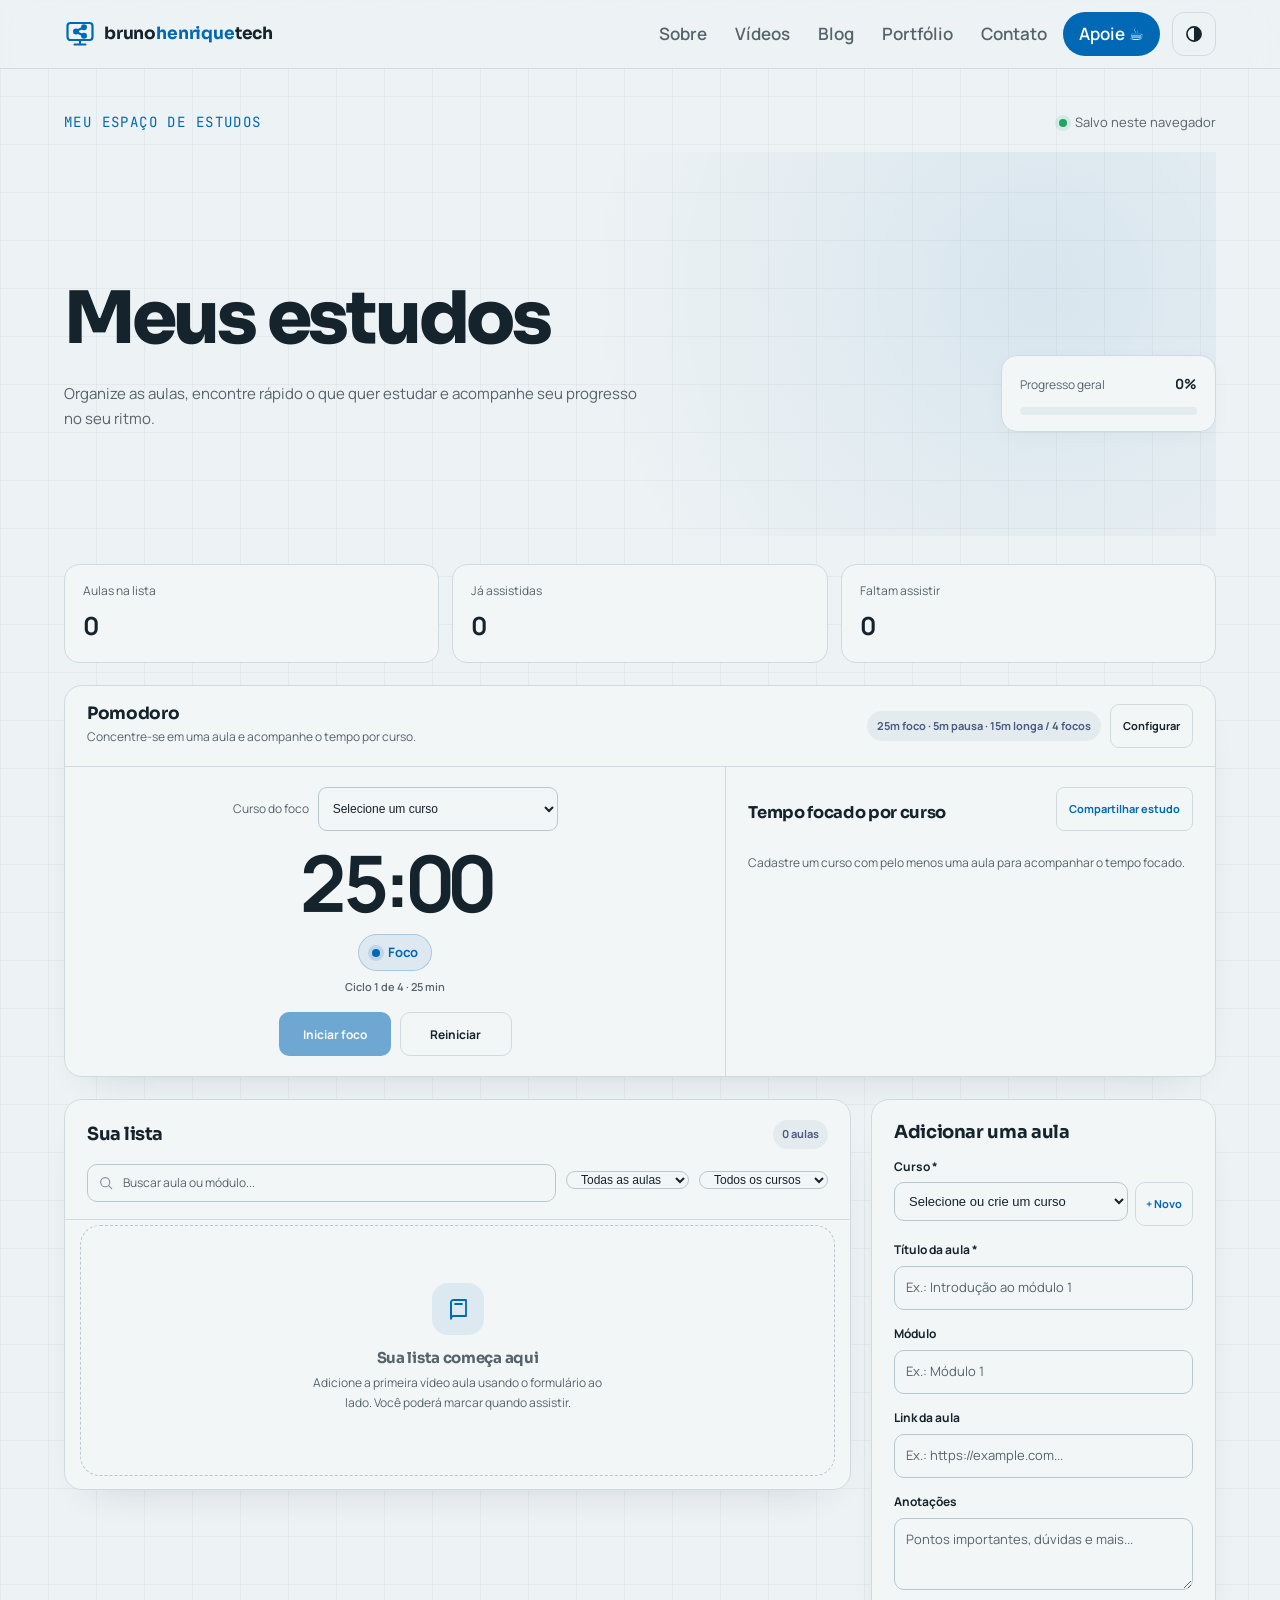
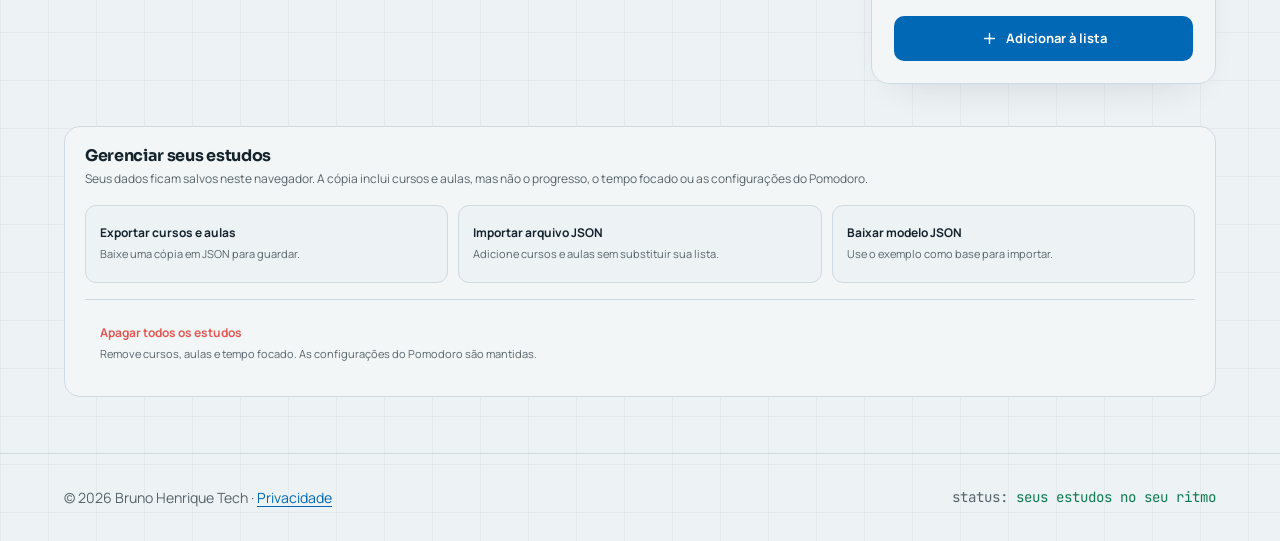
==== commit fb88c72e: "Merge pull request #6 from BrunoHCS/feature/ajuste-layout feat: add course progress card SVG and enh" ====
--- a/estudos/index.html
+++ b/estudos/index.html
@@ -9,7 +9,7 @@
   <link rel="icon" href="../assets/img/favicon.svg" type="image/svg+xml">
   <link rel="stylesheet" href="../css/fonts.css">
   <link rel="stylesheet" href="../css/style.css">
-  <link rel="stylesheet" href="assets/css/app.css">
+  <link rel="stylesheet" href="assets/css/app.css?v=mobile-label-3-data-tools-1">
   <script src="../js/theme-init.js"></script>
   <script type="module" src="../js/main.js"></script>
 </head>
@@ -108,8 +108,8 @@
         <form id="video-form">
           <label class="field"><span for="course">Curso *</span><div class="course-choice-row"><select id="course" name="courseId" required><option value="">Selecione ou crie um curso</option></select><button class="new-course-button" id="new-course-button" type="button">+ Novo</button></div></label>
           <label class="field"><span for="title">Título da aula *</span><input id="title" name="title" required maxlength="180" placeholder="Ex.: Introdução ao módulo 1"></label>
-          <label class="field"><span for="module">Módulo (opcional)</span><input id="module" name="module" maxlength="80" placeholder="Ex.: Módulo 1"></label>
-          <label class="field"><span for="url">Link da aula</span><input id="url" name="url" type="url" maxlength="500" placeholder="https://example.com..."></label>
+          <label class="field"><span for="module">Módulo</span><input id="module" name="module" maxlength="80" placeholder="Ex.: Módulo 1"></label>
+          <label class="field"><span for="url">Link da aula</span><input id="url" name="url" type="url" maxlength="500" placeholder="Ex.: https://example.com..."></label>
           <label class="field"><span for="notes">Anotações</span><textarea id="notes" name="notes" maxlength="1000" placeholder="Pontos importantes, dúvidas e mais..."></textarea></label>
           <button class="primary-button" type="submit"><svg viewBox="0 0 24 24" fill="none" aria-hidden="true"><path d="M12 5v14M5 12h14" stroke="currentColor" stroke-width="2" stroke-linecap="round"/></svg><span id="submit-label">Adicionar à lista</span></button>
         </form>
@@ -128,15 +128,32 @@
       </section>
     </div>
 
-    <footer class="data-tools">
-      <span class="data-note">Seu progresso fica salvo neste navegador.</span>
-      <div class="tool-actions">
-        <button class="text-button" id="export-button" type="button">Exportar estudos</button>
-        <button class="text-button" id="import-button" type="button">Importar estudos</button>
-        <button class="text-button" id="template-button" type="button">Baixar modelo</button>
-        <button class="text-button danger" id="clear-button" type="button">Apagar lista</button>
-        <input class="sr-only" id="import-file" type="file" accept="application/json,.json">
+    <footer class="data-tools" aria-labelledby="data-tools-heading">
+      <div class="data-tools-heading">
+        <h2 id="data-tools-heading">Gerenciar seus estudos</h2>
+        <p class="data-note">Seus dados ficam salvos neste navegador. A cópia inclui cursos e aulas, mas não o progresso, o tempo focado ou as configurações do Pomodoro.</p>
       </div>
+      <div class="tool-actions" aria-label="Cópia e importação de estudos">
+        <button class="text-button" id="export-button" type="button">
+          <span class="text-button-label">Exportar cursos e aulas</span>
+          <span class="text-button-help">Baixe uma cópia em JSON para guardar.</span>
+        </button>
+        <button class="text-button" id="import-button" type="button">
+          <span class="text-button-label">Importar arquivo JSON</span>
+          <span class="text-button-help">Adicione cursos e aulas sem substituir sua lista.</span>
+        </button>
+        <button class="text-button" id="template-button" type="button">
+          <span class="text-button-label">Baixar modelo JSON</span>
+          <span class="text-button-help">Use o exemplo como base para importar.</span>
+        </button>
+      </div>
+      <div class="data-tools-danger">
+        <button class="text-button danger" id="clear-button" type="button">
+          <span class="text-button-label">Apagar todos os estudos</span>
+          <span class="text-button-help">Remove cursos, aulas e tempo focado. As configurações do Pomodoro são mantidas.</span>
+        </button>
+      </div>
+      <input class="sr-only" id="import-file" type="file" accept="application/json,.json">
     </footer>
   </main>
   <footer class="site-footer">
@@ -162,7 +179,7 @@
   <script src="js/utilities.js" defer></script>
   <script src="js/sharing.js" defer></script>
   <script src="js/pomodoro.js" defer></script>
-  <script src="js/ui.js" defer></script>
+  <script src="js/ui.js?v=course-collapse-2" defer></script>
   <script src="js/backup.js" defer></script>
   <script src="js/theme-sync.js" defer></script>
   <script src="js/app.js" defer></script>
--- a/estudos/assets/css/app.css
+++ b/estudos/assets/css/app.css
@@ -52,25 +52,25 @@
 .focus-header-actions { display: flex; align-items: center; gap: 9px; }
 .pomodoro-badge { padding: 6px 10px; border-radius: 99px; color: #4b5c80; background: var(--soft); font-size: 11px; font-weight: 750; white-space: nowrap; }
 [data-theme="dark"] .pomodoro-badge { color: #c7d2eb; }
-.settings-toggle { min-height: 31px; padding: 0 10px; border: 1px solid var(--line); border-radius: 9px; color: var(--field-text); background: var(--paper); font-size: 11px; font-weight: 750; }
+.settings-toggle { min-height: 44px; padding: 0 12px; border: 1px solid var(--line); border-radius: 9px; color: var(--field-text); background: var(--paper); font-size: 11px; font-weight: 750; }
 .settings-toggle:hover, .settings-toggle[aria-expanded="true"] { border-color: var(--blue); color: var(--blue); }
 .settings-panel { padding: 17px 22px; border-bottom: 1px solid var(--line); background: var(--canvas); }
 .settings-fields { display: grid; grid-template-columns: repeat(4, minmax(90px, 1fr)); gap: 12px; }
 .setting-toggle { display: flex; align-items: center; gap: 9px; min-height: 36px; color: var(--field-text); font-size: 11px; font-weight: 700; }
 .setting-toggle input { width: 16px; height: 16px; accent-color: var(--blue); }
 .setting-field { display: block; color: var(--field-text); font-size: 11px; font-weight: 700; }
-.setting-field input { display: block; width: 100%; height: 36px; margin-top: 6px; padding: 0 9px; border: 1px solid var(--field-border); border-radius: 8px; color: var(--ink); background: var(--paper); font-size: 13px; outline: none; }
+.setting-field input { display: block; width: 100%; min-height: 44px; margin-top: 6px; padding: 0 9px; border: 1px solid var(--field-border); border-radius: 8px; color: var(--ink); background: var(--paper); font-size: 13px; outline: none; }
 .setting-field input:focus { border-color: var(--color-accent); box-shadow: 0 0 0 3px var(--color-accent-soft); }
 .settings-footer { display: flex; align-items: center; justify-content: space-between; gap: 12px; margin-top: 13px; }
 .settings-note { color: var(--muted); font-size: 11px; }
 .settings-actions { display: flex; gap: 8px; }
-.settings-actions button { min-height: 33px; padding: 0 12px; border-radius: 8px; font-size: 11px; font-weight: 750; }
+.settings-actions button { min-height: 44px; padding: 0 12px; border-radius: 8px; font-size: 11px; font-weight: 750; }
 .settings-cancel { border: 1px solid var(--line); color: var(--field-text); background: var(--paper); }
 .settings-save { border: 0; color: white; background: var(--blue); }
 .focus-content { display: grid; grid-template-columns: minmax(0, 1.15fr) minmax(260px, .85fr); }
 .timer-area { display: flex; flex-direction: column; align-items: center; justify-content: center; min-height: 250px; padding: 20px 24px; border-right: 1px solid var(--line); }
 .timer-course { display: flex; align-items: center; gap: 9px; margin-bottom: 12px; color: var(--muted); font-size: 12px; }
-.timer-course select { width: min(240px, 48vw); min-width: 150px; height: 34px; padding: 0 10px; border: 1px solid var(--field-border); border-radius: 9px; color: var(--ink); background: var(--paper); font-size: 12px; outline: none; }
+.timer-course select { width: min(240px, 48vw); min-width: 150px; min-height: 44px; padding: 0 10px; border: 1px solid var(--field-border); border-radius: 9px; color: var(--ink); background: var(--paper); font-size: 12px; outline: none; }
 .timer-course select:focus { border-color: var(--color-accent); box-shadow: 0 0 0 3px var(--color-accent-soft); }
 .timer-course select:disabled { opacity: .7; }
 .timer-display { color: var(--ink); font-variant-numeric: tabular-nums; font-size: clamp(58px, 8vw, 78px); font-weight: 760; letter-spacing: -.07em; line-height: 1; }
@@ -85,32 +85,36 @@
 [data-theme="dark"] .timer-phase[data-mode="short"] .timer-phase-title { color: #68d7a8; }
 [data-theme="dark"] .timer-phase[data-mode="long"] .timer-phase-title { color: #c4a0ff; }
 .timer-controls { display: flex; align-items: center; gap: 9px; margin-top: 16px; }
-.timer-start, .timer-reset { display: inline-flex; align-items: center; justify-content: center; min-width: 112px; height: 39px; padding: 0 16px; border-radius: 10px; font-size: 12px; font-weight: 750; }
+.timer-start, .timer-reset { display: inline-flex; align-items: center; justify-content: center; min-width: 112px; min-height: 44px; padding: 0 16px; border-radius: 10px; font-size: 12px; font-weight: 750; }
 .timer-start { border: 0; color: var(--color-on-accent); background: var(--blue); box-shadow: var(--shadow-glow); }
 .timer-start:hover { background: var(--blue-dark); }
 .timer-start:disabled { cursor: not-allowed; opacity: .55; }
 .timer-reset { border: 1px solid var(--line); color: var(--field-text); background: var(--paper); }
 .timer-reset:hover { border-color: var(--blue); }
-.focus-totals { padding: 20px 22px; }
-.focus-totals-heading { display: flex; align-items: center; justify-content: space-between; gap: 9px; }
-.focus-totals h3 { margin: 0; font-size: 14px; }
-.share-course-button { flex: 0 0 auto; min-height: 30px; padding: 0 9px; border: 1px solid var(--line); border-radius: 8px; color: var(--blue); background: var(--paper); font-size: 11px; font-weight: 750; }
+.focus-totals { min-width: 0; padding: 20px 22px; }
+.focus-totals-heading { display: flex; align-items: center; justify-content: space-between; gap: 9px; min-height: 44px; cursor: pointer; font-size: 14px; font-weight: 750; list-style: none; }
+.focus-totals-heading::-webkit-details-marker { display: none; }
+.details-indicator { flex: 0 0 auto; width: 24px; height: 24px; border: 1px solid var(--line); border-radius: 7px; }
+.details-indicator::before { content: "+"; display: grid; place-items: center; width: 100%; height: 100%; color: var(--muted); font-size: 17px; line-height: 1; }
+.focus-totals[open] .details-indicator::before { content: "−"; }
+.focus-totals-content { padding-top: 8px; }
+.share-course-button { min-height: 44px; margin-bottom: 8px; padding: 0 12px; border: 1px solid var(--line); border-radius: 8px; color: var(--blue); background: var(--paper); font-size: 11px; font-weight: 750; }
 .share-course-button:hover { border-color: var(--blue); background: var(--blue-pale); }
-.focus-totals > p { margin: 5px 0 12px; color: var(--muted); font-size: 11px; }
 .focus-course-list { display: grid; gap: 1px; max-height: 175px; overflow: auto; }
 .focus-course-row { display: flex; align-items: center; justify-content: space-between; gap: 14px; padding: 9px 0; border-top: 1px solid var(--subtle-line); font-size: 12px; }
 .focus-course-name { overflow: hidden; color: var(--field-text); text-overflow: ellipsis; white-space: nowrap; }
 .focus-course-time { flex: 0 0 auto; color: var(--ink); font-size: 12px; font-weight: 750; font-variant-numeric: tabular-nums; }
 .focus-empty { padding: 15px 0; color: var(--muted); font-size: 12px; line-height: 1.5; }
-.workspace { display: grid; grid-template-columns: 345px minmax(0, 1fr); align-items: start; gap: 20px; }
+.workspace { display: grid; grid-template-columns: minmax(0, 1fr) 345px; grid-template-areas: "list form" "focus focus"; align-items: start; gap: 20px; }
 .panel { background: var(--paper); border: 1px solid var(--line); border-radius: 18px; box-shadow: var(--shadow); }
-.form-panel { padding: 22px; position: sticky; top: 18px; }
-.panel-heading { margin: 0 0 4px; font-size: 18px; letter-spacing: -.02em; }
+.form-panel { grid-area: form; padding: 22px; position: sticky; top: 18px; scroll-margin-top: 90px; }
+.panel-heading { margin: 0 0 4px; font-size: 18px; letter-spacing: -.02em; scroll-margin-top: 90px; }
 .panel-subtitle { margin: 0 0 20px; color: var(--muted); font-size: 13px; line-height: 1.5; }
 .field { display: block; margin-top: 14px; }
 .field span { display: block; margin-bottom: 6px; color: var(--field-text); font-size: 12px; font-weight: 700; }
 .field input, .field textarea, .search-input { width: 100%; border: 1px solid var(--field-border); border-radius: 10px; background: var(--paper); color: var(--ink); outline: none; transition: border-color .15s, box-shadow .15s; }
 .field input, .field textarea { padding: 10px 11px; font-size: 13px; }
+.field input { min-height: 44px; }
 .field textarea { min-height: 72px; resize: vertical; }
 .field input:focus, .field textarea:focus, .search-input:focus { border-color: var(--color-accent); box-shadow: 0 0 0 3px var(--color-accent-soft); }
 .field input::placeholder, .field textarea::placeholder, .search-input::placeholder { color: var(--row-meta); }
@@ -118,14 +122,17 @@
 .course-choice-row { display: flex; gap: 7px; }
 .course-choice-row select { flex: 1; min-width: 0; height: 39px; padding: 0 10px; border: 1px solid var(--field-border); border-radius: 10px; color: var(--ink); background: var(--paper); font-size: 13px; outline: none; }
 .course-choice-row select:focus { border-color: var(--color-accent); box-shadow: 0 0 0 3px var(--color-accent-soft); }
-.new-course-button { flex: 0 0 auto; padding: 0 10px; border: 1px solid var(--line); border-radius: 10px; color: var(--blue); background: var(--paper); font-size: 11px; font-weight: 750; }
-.primary-button { width: 100%; display: inline-flex; justify-content: center; align-items: center; gap: 8px; border: 0; border-radius: 10px; margin-top: 18px; padding: 12px 15px; color: var(--color-on-accent); background: var(--blue); font-size: 13px; font-weight: 750; box-shadow: var(--shadow-glow); transition: background .15s, transform .15s; }
+.new-course-button { flex: 0 0 auto; min-height: 44px; padding: 0 10px; border: 1px solid var(--line); border-radius: 10px; color: var(--blue); background: var(--paper); font-size: 11px; font-weight: 750; }
+.primary-button { width: 100%; min-height: 44px; display: inline-flex; justify-content: center; align-items: center; gap: 8px; border: 0; border-radius: 10px; margin-top: 18px; padding: 12px 15px; color: var(--color-on-accent); background: var(--blue); font-size: 13px; font-weight: 750; box-shadow: var(--shadow-glow); transition: background .15s, transform .15s; }
 .primary-button:hover { background: var(--blue-dark); transform: translateY(-1px); }
 .primary-button svg { width: 17px; height: 17px; }
-.list-panel { min-height: 370px; overflow: hidden; }
+.list-panel { grid-area: list; min-width: 0; min-height: 370px; overflow: hidden; }
 .list-header { padding: 20px 22px 17px; border-bottom: 1px solid var(--line); }
 .list-title-row { display: flex; align-items: center; justify-content: space-between; gap: 12px; }
 .list-title-row h2 { margin: 0; font-size: 18px; letter-spacing: -.025em; }
+.list-title-actions { display: flex; align-items: center; flex-wrap: wrap; justify-content: flex-end; gap: 7px; }
+.add-lesson-link { display: inline-flex; align-items: center; justify-content: center; min-height: 44px; padding: 0 11px; border: 1px solid var(--line); border-radius: 9px; color: var(--blue); background: var(--paper); font-size: 11px; font-weight: 750; text-decoration: none; }
+.add-lesson-link:hover { border-color: var(--blue); background: var(--blue-pale); }
 .count-pill { padding: 5px 9px; border-radius: 99px; color: #4b5c80; background: var(--soft); font-size: 11px; font-weight: 750; white-space: nowrap; }
 .toolbar { display: flex; gap: 10px; margin-top: 15px; }
 .search-wrap { flex: 1; position: relative; }
@@ -136,26 +143,34 @@
 .course-group { margin: 13px 2px 18px; border: 1px solid var(--line); border-radius: 13px; overflow: hidden; }
 .course-group-heading { display: flex; align-items: center; justify-content: space-between; gap: 10px; padding: 12px 13px; background: var(--soft-blue); }
 .course-group-heading h3 { min-width: 0; margin: 0; overflow-wrap: anywhere; font-size: 13px; }
+.course-toggle { display: flex; align-items: center; gap: 10px; width: 100%; min-height: 44px; padding: 0; border: 0; color: var(--ink); background: transparent; text-align: left; cursor: pointer; }
+.course-toggle:focus-visible { outline: 3px solid var(--color-accent); outline-offset: 3px; border-radius: 5px; }
+.course-toggle:hover { color: var(--blue); }
+.course-toggle-label { min-width: 0; overflow-wrap: anywhere; }
+.course-toggle-icon { flex: 0 0 9px; width: 9px; height: 9px; margin: 0 2px 4px 3px; border-right: 1.5px solid currentColor; border-bottom: 1.5px solid currentColor; transform: rotate(45deg); transition: transform .15s ease; }
+.course-group.is-collapsed .course-toggle-icon { margin-bottom: 0; transform: rotate(-45deg); }
+.course-group-content { display: block; }
+.course-group.is-collapsed .course-group-content { display: none; }
 .course-group-meta { flex: 0 0 auto; display: flex; align-items: center; gap: 9px; color: var(--muted); font-size: 10px; }
 .course-progress { display: inline-flex; align-items: center; gap: 6px; white-space: nowrap; }
 .course-progress strong { color: var(--blue); font-size: 11px; }
 .course-progress-track { display: block; width: 46px; height: 5px; overflow: hidden; border-radius: 99px; background: var(--line); }
 .course-progress-fill { height: 100%; border-radius: inherit; background: var(--blue); }
 .course-rename, .module-move, .lesson-move { border: 0; color: var(--muted); background: transparent; font-weight: 700; }
-.course-rename { padding: 4px 5px; color: var(--blue); font-size: 10px; }
+.course-rename { min-height: 44px; padding: 4px 8px; color: var(--blue); font-size: 10px; }
 .course-rename:hover { text-decoration: underline; }
 .module-group { padding: 0 10px; }
 .module-heading { display: flex; align-items: center; justify-content: space-between; gap: 8px; padding: 10px 2px 4px; border-bottom: 1px solid var(--subtle-line); color: var(--muted); font-size: 10px; font-weight: 750; text-transform: uppercase; letter-spacing: .04em; }
 .module-heading span { overflow-wrap: anywhere; }
 .module-moves { display: flex; gap: 2px; }
-.module-move, .lesson-move { width: 25px; height: 25px; padding: 0; border-radius: 6px; font-size: 13px; line-height: 1; }
+.module-move, .lesson-move { width: 44px; height: 44px; padding: 0; border-radius: 8px; font-size: 15px; line-height: 1; }
 .module-move:hover, .lesson-move:hover { color: var(--blue); background: var(--blue-pale); }
 .module-move:disabled, .lesson-move:disabled { cursor: default; opacity: .35; background: transparent; }
-.video-card { display: grid; grid-template-columns: 25px minmax(0, 1fr) auto; align-items: start; gap: 12px; padding: 16px 7px; border-bottom: 1px solid var(--subtle-line); }
+.video-card { display: grid; grid-template-columns: 44px minmax(0, 1fr) auto; align-items: start; gap: 8px; padding: 12px 4px; border-bottom: 1px solid var(--subtle-line); }
 .video-card:last-child { border-bottom: 0; }
-.check-wrap { position: relative; margin-top: 3px; width: 20px; height: 20px; }
-.check-wrap input { position: absolute; inset: 0; margin: 0; width: 20px; height: 20px; opacity: 0; cursor: pointer; }
-.checkmark { position: absolute; inset: 0; border: 1.5px solid var(--field-border); background: var(--paper); border-radius: 6px; pointer-events: none; transition: all .15s; }
+.check-wrap { position: relative; display: grid; place-items: center; width: 44px; height: 44px; }
+.check-wrap input { position: absolute; inset: 0; margin: 0; width: 44px; height: 44px; opacity: 0; cursor: pointer; }
+.checkmark { position: absolute; inset: 12px; border: 1.5px solid var(--field-border); background: var(--paper); border-radius: 6px; pointer-events: none; transition: all .15s; }
 .check-wrap input:checked + .checkmark { border-color: var(--green); background: var(--green); }
 .check-wrap input:checked + .checkmark::after { content: ""; position: absolute; left: 6px; top: 2px; width: 5px; height: 9px; border: solid white; border-width: 0 2px 2px 0; transform: rotate(45deg); }
 .check-wrap input:focus-visible + .checkmark { outline: 3px solid var(--color-accent); outline-offset: 2px; }
@@ -166,7 +181,7 @@
 .video-notes { margin: 8px 0 0; color: var(--muted); font-size: 12px; line-height: 1.55; white-space: pre-wrap; overflow-wrap: anywhere; }
 .video-actions { display: flex; align-items: center; gap: 5px; }
 .reorder-actions { display: flex; align-items: center; gap: 1px; }
-.icon-button, .watch-link { display: inline-grid; place-items: center; min-width: 31px; height: 31px; border: 0; border-radius: 8px; color: var(--muted); background: transparent; text-decoration: none; }
+.icon-button, .watch-link { display: inline-grid; place-items: center; min-width: 44px; height: 44px; border: 0; border-radius: 8px; color: var(--muted); background: transparent; text-decoration: none; }
 .icon-button:hover { color: var(--ink); background: var(--soft); }
 .watch-link { width: 33px; color: var(--blue); background: var(--blue-pale); }
 .watch-link:hover { background: #dfe7ff; }
@@ -176,12 +191,19 @@
 .empty-icon svg { width: 24px; height: 24px; }
 .empty-state h3 { margin: 0; font-size: 15px; }
 .empty-state p { max-width: 300px; margin: 7px auto 0; color: var(--muted); font-size: 12px; line-height: 1.6; }
-.data-tools { display: flex; align-items: center; justify-content: space-between; flex-wrap: wrap; gap: 10px; margin-top: 18px; }
-.data-note { color: var(--muted); font-size: 11px; }
-.text-button { padding: 5px 0; border: 0; color: var(--field-text); background: transparent; font-size: 11px; font-weight: 700; }
-.text-button:hover { color: var(--blue); }
-.text-button.danger:hover { color: var(--red); }
-.tool-actions { display: flex; align-items: center; gap: 14px; }
+.data-tools { display: grid; gap: 16px; margin-top: 22px; padding: 20px; border: 1px solid var(--line); border-radius: 16px; background: var(--paper); }
+.data-tools-heading h2 { margin: 0 0 5px; font-size: 16px; }
+.data-note { max-width: 800px; margin: 0; color: var(--muted); font-size: 12px; line-height: 1.55; }
+.tool-actions { display: grid; grid-template-columns: repeat(3, minmax(0, 1fr)); gap: 10px; }
+.text-button { display: flex; min-width: 0; min-height: 78px; flex-direction: column; align-items: flex-start; justify-content: center; gap: 5px; padding: 12px 14px; border: 1px solid var(--line); border-radius: 11px; color: var(--field-text); background: var(--canvas); text-align: left; }
+.text-button:hover { border-color: var(--blue); background: var(--blue-pale); }
+.text-button:focus-visible { outline: 3px solid var(--blue); outline-offset: 2px; }
+.text-button-label { font-size: 12px; font-weight: 750; line-height: 1.35; }
+.text-button-help { color: var(--muted); font-size: 11px; font-weight: 400; line-height: 1.45; }
+.data-tools-danger { padding-top: 12px; border-top: 1px solid var(--line); }
+.text-button.danger { width: 100%; min-height: 64px; border-color: transparent; background: transparent; }
+.text-button.danger .text-button-label { color: var(--red); }
+.text-button.danger:hover { border-color: var(--red); background: var(--soft); }
 .toast { position: fixed; z-index: 5; right: 24px; bottom: 24px; max-width: calc(100% - 48px); padding: 12px 16px; color: white; background: #18243c; border-radius: 11px; box-shadow: 0 12px 28px #0b163644; font-size: 13px; opacity: 0; transform: translateY(8px); pointer-events: none; transition: all .2s; }
 .toast.show { opacity: 1; transform: translateY(0); }
 .share-dialog { position: fixed; inset: 0; width: min(520px, calc(100% - 28px)); max-width: none; max-height: calc(100vh - 28px); max-height: calc(100dvh - 28px); margin: auto; overflow-y: auto; padding: 0; border: 1px solid var(--line); border-radius: 18px; color: var(--ink); background: var(--paper); box-shadow: 0 24px 80px #09142d55; }
@@ -191,10 +213,10 @@
 .share-dialog-header h2 { margin: 0; font-size: 17px; }
 .share-dialog-caption { margin: 0 0 13px; color: var(--muted); font-size: 12px; }
 .share-format-row { display: flex; align-items: center; justify-content: space-between; gap: 12px; margin: 12px 0; color: var(--field-text); font-size: 12px; font-weight: 700; }
-.share-format-row select { height: 34px; padding: 0 9px; border: 1px solid var(--field-border); border-radius: 8px; color: var(--ink); background: var(--paper); font-size: 12px; }
+.share-format-row select { min-height: 44px; padding: 0 9px; border: 1px solid var(--field-border); border-radius: 8px; color: var(--ink); background: var(--paper); font-size: 12px; }
 .share-preview { display: block; width: 100%; max-height: 60vh; object-fit: contain; border-radius: 12px; background: #101a30; }
 .share-dialog-actions { display: flex; justify-content: flex-end; flex-wrap: wrap; gap: 8px; margin-top: 14px; }
-.share-dialog-actions button { min-height: 36px; padding: 0 13px; border-radius: 9px; font-size: 12px; font-weight: 750; }
+.share-dialog-actions button { min-height: 44px; padding: 0 13px; border-radius: 9px; font-size: 12px; font-weight: 750; }
 .share-close, .share-download { border: 1px solid var(--line); color: var(--field-text); background: var(--paper); }
 .share-native { border: 0; color: white; background: var(--blue); }
 [hidden] { display: none !important; }
@@ -207,23 +229,26 @@
 [data-theme="dark"] .video-card.is-watched .video-title { color: #8995ab; }
 @media (max-width: 820px) {
   .shell { padding-top: 30px; }
-  .workspace { grid-template-columns: 1fr; }
+  .workspace { grid-template-columns: minmax(0, 1fr); grid-template-areas: "list" "focus" "form"; }
   .form-panel { position: static; }
-  .focus-content { grid-template-columns: 1fr 1fr; }
   .settings-fields { grid-template-columns: repeat(2, minmax(100px, 1fr)); }
+}
+@media (max-width: 800px) {
+  .focus-content { grid-template-columns: minmax(0, 1fr); }
 }
 @media (max-width: 560px) {
   .shell { width: min(100% - 24px, 1152px); padding-top: 22px; }
-  .study-context { margin-bottom: 14px; }
-  .local-label { font-size: 0; gap: 0; }
+  .study-context { flex-wrap: wrap; gap: 8px 12px; margin-bottom: 14px; }
+  .local-label { gap: 8px; font-size: 11px; white-space: nowrap; }
   .local-label::before { width: 8px; height: 8px; }
   .hero { align-items: stretch; flex-direction: column; gap: 18px; }
   .progress-card { width: 100%; flex: none; }
   .stats { gap: 8px; }
   .stat { padding: 12px; }
   .stat-value { font-size: 21px; }
-  .focus-heading { align-items: flex-start; padding: 16px; }
-  .focus-header-actions { align-items: flex-start; flex-direction: column; }
+  .focus-heading { align-items: stretch; flex-direction: column; padding: 16px; }
+  .focus-header-actions { align-items: center; flex-direction: row; flex-wrap: wrap; justify-content: space-between; }
+  .pomodoro-badge { white-space: normal; }
   .settings-panel { padding: 15px 16px; }
   .settings-footer { align-items: flex-start; flex-direction: column; }
   .focus-content { grid-template-columns: 1fr; }
@@ -231,13 +256,23 @@
   .focus-totals { padding: 18px; }
   .timer-course { flex-wrap: wrap; justify-content: center; }
   .timer-course select { width: 210px; }
-  .toolbar { flex-direction: column; }
-  .search-input { height: 41px; }
-  .filter-select { height: 39px; }
+  .list-title-row { align-items: flex-start; flex-wrap: wrap; }
+  .list-title-actions { justify-content: flex-start; }
+  .toolbar { align-items: stretch; flex-direction: column; }
+  .toolbar > label:not(.search-wrap) { display: block; width: 100%; }
+  .search-input { height: 44px; }
+  .filter-select { width: 100%; height: 44px; }
   .form-panel { padding: 19px; }
   .list-header { padding: 18px 17px 14px; }
   .video-list { padding-inline: 11px; }
-  .video-card { grid-template-columns: 24px minmax(0, 1fr); }
-  .video-actions { grid-column: 2; margin-top: -3px; }
-  .tool-actions { gap: 10px; }
-}
+  .video-card { grid-template-columns: 44px minmax(0, 1fr); gap: 6px; }
+  .video-actions { grid-column: 2; flex-wrap: wrap; margin-top: 0; }
+  .course-group-heading { align-items: flex-start; flex-direction: column; }
+  .course-group-heading h3 { width: 100%; }
+  .course-group-meta { width: 100%; justify-content: space-between; }
+  .data-tools { padding: 16px; }
+  .tool-actions { grid-template-columns: repeat(2, minmax(0, 1fr)); gap: 8px; }
+}
+@media (max-width: 380px) {
+  .tool-actions { grid-template-columns: minmax(0, 1fr); }
+}
